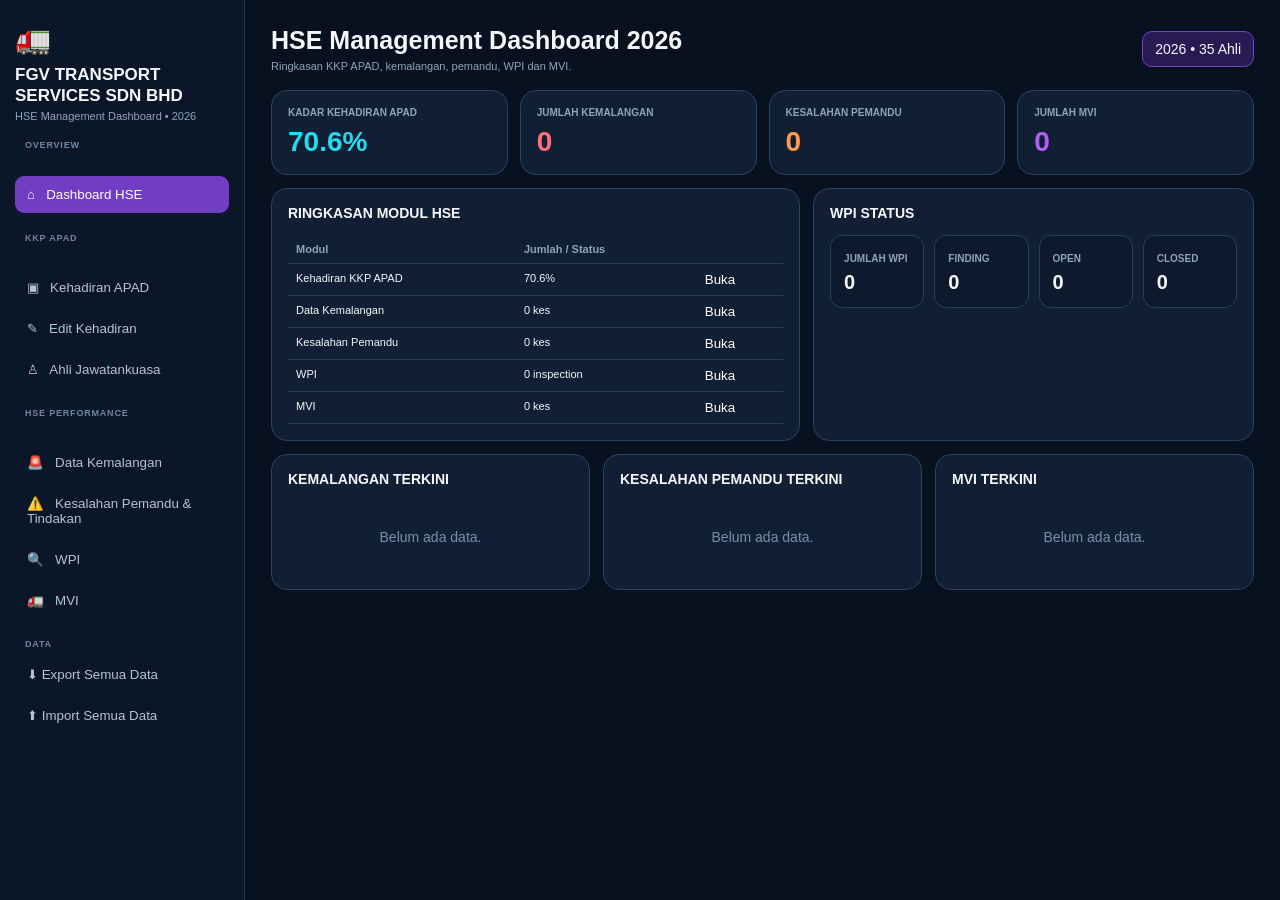
==== index.html @ e049a787 "Rename index.html.html to index.html" ====
<!doctype html>
<html lang="ms">
<head>
<meta charset="utf-8">
<meta name="viewport" content="width=device-width,initial-scale=1">
<title>HSE Management Dashboard 2026</title>
<style>
*{box-sizing:border-box}html{scroll-behavior:smooth}
body{margin:0;background:#07111f;color:#f5f7fb;font:14px Arial,Helvetica,sans-serif}
.app{display:flex;min-height:100vh}
aside{width:245px;background:#0b1729;border-right:1px solid #263b58;padding:22px 15px;position:sticky;top:0;height:100vh;overflow:auto}
.logo{font-size:29px}.brand{font-weight:800;font-size:17px;line-height:1.25;margin:8px 0 3px}.muted{color:#8ea3bd;font-size:11px}
nav{margin-top:24px}nav button,.side-action{width:100%;border:0;border-radius:9px;padding:11px 12px;text-align:left;background:transparent;color:#b5c3d5;cursor:pointer;margin:2px 0}
nav button:hover,nav button.active,.side-action:hover{background:#713dc2;color:#fff}
.group-title{color:#6f86a2;font-size:9px;font-weight:800;margin:18px 10px 5px;letter-spacing:.8px}
main{flex:1;padding:26px;max-width:1600px;min-width:0}
.top{display:flex;justify-content:space-between;gap:15px;align-items:center;margin-bottom:18px;flex-wrap:wrap}
h1{margin:0 0 5px;font-size:25px}h2{font-size:14px;margin:0 0 14px}h3{font-size:12px;margin:0 0 10px}
.badge{background:#281b53;border:1px solid #7046c9;padding:9px 12px;border-radius:10px}
.section{display:none}.section.active{display:block}
.kpis{display:grid;grid-template-columns:repeat(4,minmax(0,1fr));gap:12px}
.card{background:#111f34;border:1px solid #2a4262;border-radius:16px;padding:16px;min-width:0}
.label{font-size:10px;color:#8ea3bd;font-weight:700}.kpi{font-size:28px;font-weight:800;margin-top:8px}
.cyan{color:#25d9ef}.purple{color:#b35cf6}.green{color:#35d49a}.orange{color:#ff9a4a}.pink{color:#ef5ca8}.red{color:#ff6f7d}
.grid2{display:grid;grid-template-columns:1.2fr 1fr;gap:13px;margin-top:13px}
.grid3{display:grid;grid-template-columns:repeat(3,minmax(0,1fr));gap:13px;margin-top:13px}
table{width:100%;border-collapse:collapse;font-size:11px}th,td{padding:8px;border-bottom:1px solid #293d58;text-align:left;vertical-align:top}th{color:#8ea3bd;position:sticky;top:0;background:#111f34}
.btnlink{border:0;background:none;color:#fff;cursor:pointer;text-align:left;padding:0}.btnlink:hover{color:#25d9ef;text-decoration:underline}
.toolbar{display:flex;gap:8px;flex-wrap:wrap;margin:12px 0}.toolbar button,.primary,.secondary,.danger{border:1px solid #385272;color:#fff;padding:9px 12px;border-radius:8px;cursor:pointer;background:#213551}
.primary{background:#713dc2;border-color:#8d59dd}.danger{background:#6b2430;border-color:#9a394a}.secondary{background:#213551}
.table-wrap{overflow:auto;border:1px solid #2a4262;border-radius:12px;max-height:560px}
input,select,textarea{background:#0d1a2d;color:#fff;border:1px solid #385272;border-radius:7px;padding:8px;font:inherit;width:100%}
textarea{min-height:80px;resize:vertical}.form-grid{display:grid;grid-template-columns:repeat(3,minmax(0,1fr));gap:10px}.form-grid .wide{grid-column:span 2}.form-grid .full{grid-column:1/-1}
.note{padding:10px;background:#0d1a2d;border:1px solid #2a4262;border-radius:9px;color:#a9bad0;font-size:11px}
.pill{display:inline-block;padding:3px 8px;border-radius:999px;font-size:10px}.pill.green{background:#103e34;border:1px solid #287b61}.pill.orange{background:#4b3119;border:1px solid #875b2d}.pill.red{background:#4a1f29;border:1px solid #883647}.pill.blue{background:#16364e;border:1px solid #2b658c}
.bars{height:230px;display:flex;align-items:flex-end;gap:10px;border-bottom:1px solid #314761;padding:10px 5px 0}.bargrp{flex:1;height:100%;display:flex;align-items:flex-end;justify-content:center;gap:4px;position:relative}.bar{width:20px;border:0;border-radius:6px 6px 0 0;cursor:pointer}.bar:hover{filter:brightness(1.3);transform:translateY(-3px)}.bh{background:#25c8ec}.ba{background:#ed4897}.xl{position:absolute;bottom:-22px;color:#93a8c0;font-size:10px}.bv{position:absolute;bottom:-39px;color:#fff;font-size:10px}.legend{margin-top:42px;color:#8ea3bd;font-size:10px}
.detail{display:none;margin-top:13px}.detail.show{display:block}.detailbox{background:#0d1a2d;border:1px solid #315071;border-radius:14px;padding:16px}.close{float:right;background:#263b59;color:#fff;border:0;border-radius:7px;padding:6px 9px;cursor:pointer}
.status{color:#7ef2bf;font-size:10px;padding:9px}.empty{padding:28px;text-align:center;color:#7790ad}
.module-title{display:flex;justify-content:space-between;gap:10px;align-items:center;flex-wrap:wrap;margin-bottom:13px}
.mini-grid{display:grid;grid-template-columns:repeat(4,1fr);gap:10px}.mini{padding:13px;border-radius:12px;background:#0d1a2d;border:1px solid #263f5d}.mini strong{display:block;font-size:20px;margin-top:6px}
@media(max-width:1050px){aside{width:205px}.kpis,.mini-grid{grid-template-columns:repeat(2,1fr)}.grid2,.grid3{grid-template-columns:1fr}.form-grid{grid-template-columns:1fr 1fr}}
@media(max-width:700px){.app{display:block}aside{width:100%;height:auto;position:static}.kpis,.mini-grid,.form-grid{grid-template-columns:1fr}.form-grid .wide{grid-column:auto}main{padding:14px}}
</style>
</head>
<body>
<div class="app">
<aside>
<div class="logo">🚛</div>
<div class="brand">FGV TRANSPORT<br>SERVICES SDN BHD</div>
<div class="muted">HSE Management Dashboard • 2026</div>

<div class="group-title">OVERVIEW</div>
<nav>
<button class="active" data-section="home">⌂ &nbsp; Dashboard HSE</button>
</nav>

<div class="group-title">KKP APAD</div>
<nav>
<button data-section="attendance">▣ &nbsp; Kehadiran APAD</button>
<button data-section="attendance-edit">✎ &nbsp; Edit Kehadiran</button>
<button data-section="members">♙ &nbsp; Ahli Jawatankuasa</button>
</nav>

<div class="group-title">HSE PERFORMANCE</div>
<nav>
<button data-section="accident">🚨 &nbsp; Data Kemalangan</button>
<button data-section="driver">⚠️ &nbsp; Kesalahan Pemandu & Tindakan</button>
<button data-section="wpi">🔍 &nbsp; WPI</button>
<button data-section="mvi">🚛 &nbsp; MVI</button>
</nav>

<div class="group-title">DATA</div>
<button class="side-action" id="exportAll">⬇ Export Semua Data</button>
<button class="side-action" id="importAllBtn">⬆ Import Semua Data</button>
</aside>

<main>
<div class="top">
<div><h1 id="pageTitle">HSE Management Dashboard 2026</h1><div class="muted" id="pageSub">Ringkasan KKP APAD, kemalangan, pemandu, WPI dan MVI.</div></div>
<div class="badge" id="topBadge">2026</div>
</div>

<section class="section active" id="home">
<div class="kpis">
<div class="card"><div class="label">KADAR KEHADIRAN APAD</div><div class="kpi cyan" id="homeAttendance">0%</div></div>
<div class="card"><div class="label">JUMLAH KEMALANGAN</div><div class="kpi red" id="homeAccident">0</div></div>
<div class="card"><div class="label">KESALAHAN PEMANDU</div><div class="kpi orange" id="homeDriver">0</div></div>
<div class="card"><div class="label">JUMLAH MVI</div><div class="kpi purple" id="homeMVI">0</div></div>
</div>
<div class="grid2">
<div class="card"><h2>RINGKASAN MODUL HSE</h2><div id="homeModules"></div></div>
<div class="card"><h2>WPI STATUS</h2><div class="mini-grid">
<div class="mini"><span class="label">JUMLAH WPI</span><strong id="homeWPI">0</strong></div>
<div class="mini"><span class="label">FINDING</span><strong id="homeFinding">0</strong></div>
<div class="mini"><span class="label">OPEN</span><strong id="homeOpen">0</strong></div>
<div class="mini"><span class="label">CLOSED</span><strong id="homeClosed">0</strong></div>
</div></div>
</div>
<div class="grid3">
<div class="card"><h2>KEMALANGAN TERKINI</h2><div id="latestAccidents"></div></div>
<div class="card"><h2>KESALAHAN PEMANDU TERKINI</h2><div id="latestDriver"></div></div>
<div class="card"><h2>MVI TERKINI</h2><div id="latestMVI"></div></div>
</div>
</section>

<section class="section" id="attendance">
<div class="kpis">
<div class="card"><div class="label">JUMLAH AHLI</div><div class="kpi cyan" id="membersCount"></div></div>
<div class="card"><div class="label">PURATA KEHADIRAN</div><div class="kpi purple" id="avgAttendance"></div></div>
<div class="card"><div class="label">JUMLAH HADIR</div><div class="kpi green" id="presentCount"></div></div>
<div class="card"><div class="label">KADAR KESELURUHAN</div><div class="kpi orange" id="attendanceRate"></div></div>
</div>
<div class="grid2">
<div class="card"><h2>HADIR VS TIDAK HADIR • KLIK BAR</h2><div class="bars" id="bars"></div><div class="legend"><span style="color:#25c8ec">●</span> Hadir &nbsp; <span style="color:#ed4897">●</span> Tidak Hadir</div></div>
<div class="card"><h2>RINGKASAN MESYUARAT</h2><div id="meetingSummary"></div></div>
</div>
<div class="card" style="margin-top:13px"><h2>DETAIL MESYUARAT</h2><div id="meetingTable"></div></div>
</section>

<section class="section" id="attendance-edit">
<div class="card">
<div class="module-title"><div><h2>EDIT DATA KEHADIRAN</h2><div class="muted">Tambah ahli, tambah Bil mesyuarat dan kemas kini kehadiran.</div></div><div><button class="primary" id="addMeeting">＋ Tambah Bil Mesyuarat</button> <button class="primary" id="addMember">＋ Tambah Ahli</button></div></div>
<div class="toolbar"><button class="primary" id="saveAttendance">💾 Simpan</button><button class="secondary" id="resetAttendance">↺ Reset Data Asal</button><span class="status" id="attendanceStatus"></span></div>
<div class="table-wrap"><table id="attendanceEditTable"></table></div>
</div>
</section>

<section class="section" id="members"><div class="card"><h2>AHLI JAWATANKUASA</h2><div id="memberTable"></div></div></section>

<section class="section" id="accident">
<div class="module-title"><div><h2>DATA KEMALANGAN</h2><div class="muted">Daftar dan pantau semua kes kemalangan.</div></div><button class="primary" id="addAccident">＋ Tambah Kemalangan</button></div>
<div class="mini-grid">
<div class="mini"><span class="label">JUMLAH KES</span><strong id="accTotal">0</strong></div>
<div class="mini"><span class="label">OPEN</span><strong id="accOpen">0</strong></div>
<div class="mini"><span class="label">CLOSED</span><strong id="accClosed">0</strong></div>
<div class="mini"><span class="label">KEMALANGAN SERIUS</span><strong id="accSerious">0</strong></div>
</div>
<div class="card" style="margin-top:13px"><div class="table-wrap"><table id="accidentTable"></table></div></div>
</section>

<section class="section" id="driver">
<div class="module-title"><div><h2>KESALAHAN PEMANDU & TINDAKAN</h2><div class="muted">Rekod kesalahan, tindakan dan status penyelesaian.</div></div><button class="primary" id="addDriver">＋ Tambah Kesalahan</button></div>
<div class="mini-grid">
<div class="mini"><span class="label">JUMLAH KESALAHAN</span><strong id="drvTotal">0</strong></div>
<div class="mini"><span class="label">OPEN</span><strong id="drvOpen">0</strong></div>
<div class="mini"><span class="label">CLOSED</span><strong id="drvClosed">0</strong></div>
<div class="mini"><span class="label">TINDAKAN DIAMBIL</span><strong id="drvAction">0</strong></div>
</div>
<div class="card" style="margin-top:13px"><div class="table-wrap"><table id="driverTable"></table></div></div>
</section>

<section class="section" id="wpi">
<div class="module-title"><div><h2>WORKPLACE INSPECTION (WPI)</h2><div class="muted">Pemantauan inspection, finding dan closure.</div></div><button class="primary" id="addWPI">＋ Tambah WPI</button></div>
<div class="mini-grid">
<div class="mini"><span class="label">JUMLAH WPI</span><strong id="wpiTotal">0</strong></div>
<div class="mini"><span class="label">JUMLAH FINDING</span><strong id="wpiFinding">0</strong></div>
<div class="mini"><span class="label">OPEN FINDING</span><strong id="wpiOpen">0</strong></div>
<div class="mini"><span class="label">CLOSURE RATE</span><strong id="wpiRate">0%</strong></div>
</div>
<div class="card" style="margin-top:13px"><div class="table-wrap"><table id="wpiTable"></table></div></div>
</section>

<section class="section" id="mvi">
<div class="module-title"><div><h2>MOTOR VEHICLE INCIDENT (MVI)</h2><div class="muted">Pantau jumlah MVI, lokasi, kategori dan status kes.</div></div><button class="primary" id="addMVI">＋ Tambah MVI</button></div>
<div class="mini-grid">
<div class="mini"><span class="label">JUMLAH MVI</span><strong id="mviTotal">0</strong></div>
<div class="mini"><span class="label">OPEN</span><strong id="mviOpen">0</strong></div>
<div class="mini"><span class="label">CLOSED</span><strong id="mviClosed">0</strong></div>
<div class="mini"><span class="label">BULAN INI</span><strong id="mviMonth">0</strong></div>
</div>
<div class="card" style="margin-top:13px"><div class="table-wrap"><table id="mviTable"></table></div></div>
</section>

<div class="detail" id="detail"><div class="detailbox"><button class="close" id="closeDetail">Tutup</button><div id="detailTitle" style="color:#25d9ef;font-weight:800;font-size:16px"></div><div id="detailText" style="margin-top:9px"></div></div></div>
</main>
</div>

<input type="file" id="importAllFile" accept=".json" style="display:none">

<div id="modal" style="display:none;position:fixed;inset:0;background:#000b;z-index:20;align-items:center;justify-content:center;padding:20px">
<div style="width:min(760px,100%);max-height:90vh;overflow:auto;background:#111f34;border:1px solid #3b5577;border-radius:16px;padding:20px">
<div class="module-title"><h2 id="modalTitle">Tambah Data</h2><button class="secondary" id="modalClose">Tutup</button></div>
<form id="modalForm"><div class="form-grid" id="modalFields"></div><div class="toolbar" style="justify-content:flex-end"><button type="submit" class="primary">Simpan</button></div></form>
</div></div>

<script>
const APAD_INITIAL={"headers": ["No.", "Nama", "Bil 01 2026", "Bil 02 2026", "Bil 03 2026", "Bil 04 2026", "Bil 05 2026", "Bil 06 2026", "Bil 07 2026"], "rows": [["1", "Tn Hj Zainal bin Hj Ismail (Chief Operation Officer) – Pengerusi", "/", "/", null, null, null, null, null], ["2", "Khairon Shah Johari (Chief Operation Officer) – Pengerusi", "/", "/", "/", "/", "/", "/", "/"], ["3", "Hanafi Hj Mohd Wazir (Head, Corporate Services & Business Development) – Naib Pengerusi", "/", "/", "/", "/", "/", "/", "/"], ["4", "Shukri Mohd Hashim (Head, Busines Assurance) – Setiausaha", "/", "/", "/", "/", "/", "/", "/"], ["5", "Mohamad Zairullizam Mohamad Khairy (Executive HSE, OSH-C) – Pencatat Minit", "/", "/", "/", "/", "/", "/", "/"], ["6", "Mohd Shawal Bin Aman (HSE Supervisor, OSH-C / Pasir Gudang)", "/", "/", "/", "/", "/", "/", "/"], ["7", "Mohd Azwin Sundu (HSE Supervisor, OSH-C / Port Klang)", "/", "/", "/", "/", "/", "/", "/"], ["8", "Azizi Abdul Aziz (Regional Manager, East Coast)", "/", "/", "/", "/", "/", "/", "/"], ["9", "Mohd Hasalaam Mat Nasir (HSE Supervisor / OSH-C, Kuantan)", "/", "/", "/", "/", "/", "/", "/"], ["10", "Mohamad Faisal Bin Ismail (Head, Strategic Planning & Development)", "/", "/", "/", "/", "/", "/", "/"], ["11", "Norhayati Binti Hamdan (Executive Human Resource & Training)", "/", "/", "/", "/", "/", "/", "/"], ["12", "Muhammad Zaherul Adli Bin Zulkifle (Executive, Technical / Sahabat)", "/", "/", "/", "/", "/", "/", "/"], ["13", "Mohd Rahmat bin Musa (HSE Supervisor, OSH-C / Sahabat)", "/", "/", "/", "/", "/", "/", "/"], ["14", "Mohd Taufik Bin Taullah Amri (Executive, Loss Prevention & Security)", "/", "/", "/", "/", "/", "/", "/"], ["15", "Mohd Hanafee Ismail (Lead, Cargo & Side Curtain)", "/", "/", "/", "/", "/", "/", "/"], ["16", "Amirul Bin Mohd Said (Regional Manager East, Sahabat)", "/", "/", "/", "/", "/", "/", "/"], ["17", "Syahmi Ahmad Ramly (Regional Manager, Pasir Gudang)", "/", "/", "/", "/", "/", "/", "/"], ["18", "Norhafida Mohd Hamdan (HSE, Clerk / HQ)", "/", "/", "/", "/", "/", "/", "/"], ["19", "Fatimah Azleena Mohamad (Head, Distribution Centre Services (DCS))", null, "/", "/", "/", "/", "/", "/"], ["20", "Hazif Hazizi (Lead, Last Mile)", null, "/", "/", "/", "/", "/", "/"], ["21", "Shafirah Binti Kamaluddin (Penyelia HSE, Last Mile)", null, null, null, null, "/", "/", "/"], ["22", "Anizan Bin Wan Ramli (Anizan Bin Wan Ramli)", null, "/", "/", "/", "/", "/", "/"], ["23", "Muhammad Nur Alif Bin Mohd Asri (Executive, Technical / HQ)", null, null, null, null, null, null, "/"], ["24", "Muhammad Amirul Hafiz Bin Mohd Asnawi (Executive, Technical / Pasir Gudang)", null, null, null, null, null, null, "/"], ["25", "Ruhaizan Abd Razak (Executive, Procurement / HQ)", null, "/", "/", "/", "/", "/", "/"], ["26", "Mohd Ridzwan Bin Talib (Executive, MIS / HQ)", "/", "/", null, null, null, "/", "/"], ["27", "Nurul Hidayah Binti Hashim (Head of Procurement)", null, null, null, null, null, null, "/"], ["28", "Muhammad Nur Iznei bin Hashim (Regional Manager, Port Klang)", null, null, null, null, null, null, "/"], ["29", "Mohd Tarmizi bin Mohd Fuad (Lead, Corporate Affairs & Liaison)", null, null, null, null, null, null, "/"], ["30", "Mohd Fadhir Mohd Zubil (HSE Supervisor / OSH-C, Shah Alam)", "/", "/", null, null, null, null, null], ["31", "Hanin Nazhifah Bt Syahjidan (Executive, Standard & Compliance)", "/", "/", null, null, null, null, null], ["32", "Shiva Manikam (Regional Manager, Pasir Gudang)", "/", "/", null, null, null, null, null], ["33", "Mohammad Ikmal Saufie Bin Abd Shukor (Executive, Management Information System)", null, "/", "/", "/", "/", null, null], ["34", "Noraida Mahmud (Lead, Standard & Compliance, & Contract Management)", null, "/", "/", "/", null, null, null], ["35", "Mifzal Aluddin Bin Baharudin", null, null, null, "/", "/", "/", null]]};
const STORE_KEY="fgv_hse_dashboard_2026_v1";
let data={apad:JSON.parse(JSON.stringify(APAD_INITIAL)),accidents:[],driverOffences:[],wpi:[],mvi:[]};
try{const saved=localStorage.getItem(STORE_KEY);if(saved){const x=JSON.parse(saved);data={...data,...x}}}catch(e){}
const $=id=>document.getElementById(id);
const esc=s=>String(s??"").replace(/[&<>"']/g,m=>({"&":"&amp;","<":"&lt;",">":"&gt;",'"':"&quot;","'":"&#39;"}[m]));
function persist(){try{localStorage.setItem(STORE_KEY,JSON.stringify(data))}catch(e){}}
function meetings(){return data.apad.headers.slice(2)}
function meetingStats(){return meetings().map((name,j)=>{const p=data.apad.rows.filter(r=>r[j+2]==="/").length;return{name,present:p,absent:data.apad.rows.length-p,pct:data.apad.rows.length?p/data.apad.rows.length:0,col:j+2}})}
function pill(status){const s=(status||"").toLowerCase();let c=s.includes("close")||s.includes("selesai")?"green":s.includes("open")||s.includes("belum")?"red":"orange";return `<span class="pill ${c}">${esc(status||"-")}</span>`}
function showDetail(title,html){$("detailTitle").textContent=title;$("detailText").innerHTML=html;$("detail").classList.add("show");$("detail").scrollIntoView({behavior:"smooth",block:"nearest"})}
$("closeDetail").onclick=()=>$("detail").classList.remove("show");

function switchSection(id){
 document.querySelectorAll(".section").forEach(s=>s.classList.toggle("active",s.id===id));
 document.querySelectorAll("nav button").forEach(b=>b.classList.toggle("active",b.dataset.section===id));
 const labels={home:["HSE Management Dashboard 2026","Ringkasan KKP APAD, kemalangan, pemandu, WPI dan MVI."],attendance:["Kehadiran KKP APAD 2026","Analisis kehadiran mengikut Bil mesyuarat."],"attendance-edit":["Edit Kehadiran APAD","Tambah Bil, ahli dan status kehadiran."],members:["Ahli Jawatankuasa KKP APAD","Rekod kehadiran setiap ahli."],accident:["Data Kemalangan","Daftar, pantau dan semak status kes kemalangan."],driver:["Kesalahan Pemandu & Tindakan","Pantau kesalahan dan tindakan susulan."],wpi:["Workplace Inspection (WPI)","Pemantauan finding dan closure."],mvi:["Motor Vehicle Incident (MVI)","Pemantauan MVI 2026."]};
 $("pageTitle").textContent=labels[id][0];$("pageSub").textContent=labels[id][1];window.scrollTo({top:0,behavior:"smooth"})
}
document.querySelectorAll("nav button").forEach(b=>b.onclick=()=>switchSection(b.dataset.section));

function renderAPAD(){
 const ms=meetingStats(),n=data.apad.rows.length,total=ms.reduce((a,x)=>a+x.present,0),opp=n*ms.length,rate=opp?total/opp:0,avg=ms.length?ms.reduce((a,x)=>a+x.pct,0)/ms.length:0;
 $("membersCount").textContent=n;$("avgAttendance").textContent=(avg*100).toFixed(1)+"%";$("presentCount").textContent=total;$("attendanceRate").textContent=(rate*100).toFixed(1)+"%";
 $("bars").innerHTML=ms.map((m,i)=>`<div class="bargrp"><button class="bar bh" style="height:${Math.max(8,m.present*6.5)}px" data-meet="${i}"></button><button class="bar ba" style="height:${Math.max(8,m.absent*6.5)}px" data-meet="${i}"></button><span class="xl">${esc(m.name.replace(" 2026",""))}</span><span class="bv">${m.present}/${m.absent}</span></div>`).join("");
 document.querySelectorAll("[data-meet]").forEach(b=>b.onclick=()=>meetingDetail(ms[+b.dataset.meet]));
 $("meetingSummary").innerHTML=ms.map((m,i)=>`<button class="btnlink" style="display:block;width:100%;padding:9px 0;border-bottom:1px solid #293d58" data-meet-summary="${i}"><b>${esc(m.name)}</b><span style="float:right;color:#25d9ef">${m.present}/${n} • ${(m.pct*100).toFixed(1)}%</span></button>`).join("");
 document.querySelectorAll("[data-meet-summary]").forEach(b=>b.onclick=()=>meetingDetail(ms[+b.dataset.meetSummary]));
 $("meetingTable").innerHTML=`<table><tr><th>Bil</th><th>Hadir</th><th>Tidak Hadir</th><th>%</th></tr>${ms.map((m,i)=>`<tr><td><button class="btnlink" data-meet-table="${i}">${esc(m.name)}</button></td><td>${m.present}</td><td>${m.absent}</td><td>${(m.pct*100).toFixed(1)}%</td></tr>`).join("")}</table>`;
 document.querySelectorAll("[data-meet-table]").forEach(b=>b.onclick=()=>meetingDetail(ms[+b.dataset.meetTable]));
 renderAttendanceEdit();renderMembers();
 return {rate,total,opp,n,ms};
}
function meetingDetail(m){
 const hadir=data.apad.rows.filter(r=>r[m.col]==="/"),tidak=data.apad.rows.filter(r=>r[m.col]!=="/");
 const h=hadir.map((r,i)=>`<div style="padding:6px 0;border-bottom:1px solid #293d58">${i+1}. ${esc(r[1])}</div>`).join("")||"Tiada";
 const t=tidak.map((r,i)=>`<div style="padding:6px 0;border-bottom:1px solid #293d58">${i+1}. ${esc(r[1])}</div>`).join("")||"Tiada";
 showDetail(m.name,`<p><b>${m.present}</b> hadir • <b>${m.absent}</b> tidak hadir • <b>${(m.pct*100).toFixed(1)}%</b></p><div class="grid2"><div><h3 style="color:#35d49a">SENARAI HADIR (${hadir.length})</h3>${h}</div><div><h3 style="color:#ef5ca8">SENARAI TIDAK HADIR (${tidak.length})</h3>${t}</div></div>`)
}
function renderAttendanceEdit(){
 let h=`<tr><th>No.</th><th style="min-width:340px">Nama</th>${meetings().map(x=>`<th>${esc(x)}</th>`).join("")}</tr>`;
 data.apad.rows.forEach((r,i)=>{h+=`<tr><td>${i+1}</td><td><input class="apad-name" data-r="${i}" value="${esc(r[1])}"></td>${meetings().map((_,j)=>`<td><select class="apad-att" data-r="${i}" data-c="${j+2}"><option value="">Tidak Hadir</option><option value="/" ${r[j+2]==="/"?"selected":""}>Hadir</option></select></td>`).join("")}</tr>`});
 $("attendanceEditTable").innerHTML=h
}
function renderMembers(){
 $("memberTable").innerHTML=`<table><tr><th>No.</th><th>Nama</th><th>Hadir</th><th>%</th></tr>${data.apad.rows.map((r,i)=>{let a=meetings().filter((_,j)=>r[j+2]==="/").length;return`<tr><td>${i+1}</td><td><button class="btnlink member-btn" data-i="${i}">${esc(r[1])}</button></td><td>${a}/${meetings().length}</td><td>${meetings().length?(a/meetings().length*100).toFixed(1):0}%</td></tr>`}).join("")}</table>`;
 document.querySelectorAll(".member-btn").forEach(b=>b.onclick=()=>{let r=data.apad.rows[+b.dataset.i];showDetail(r[1],meetings().map((m,j)=>`${esc(m)}: <b>${r[j+2]==="/"?"Hadir":"Tidak Hadir"}</b>`).join("<br>"))})
}
$("saveAttendance").onclick=()=>{document.querySelectorAll(".apad-name").forEach(x=>data.apad.rows[+x.dataset.r][1]=x.value.trim());document.querySelectorAll(".apad-att").forEach(x=>data.apad.rows[+x.dataset.r][+x.dataset.c]=x.value);persist();renderAll();$("attendanceStatus").textContent="Disimpan ✓";setTimeout(()=>$("attendanceStatus").textContent="",1500)};
$("resetAttendance").onclick=()=>{if(confirm("Reset data APAD kepada data asal?")){data.apad=JSON.parse(JSON.stringify(APAD_INITIAL));persist();renderAll()}};

function addSimpleAPAD(type){
 const v=prompt(type==="meeting"?"Nama Bil mesyuarat, contoh: Bil 08 2026":"Nama ahli");
 if(!v)return;if(type==="meeting"){data.apad.headers.push(v);data.apad.rows.forEach(r=>r.push(null))}else{data.apad.rows.push([String(data.apad.rows.length+1),v,...meetings().map(()=>null)])}persist();renderAll()
}
$("addMeeting").onclick=()=>addSimpleAPAD("meeting");$("addMember").onclick=()=>addSimpleAPAD("member");

const schemas={
accident:[
["date","Tarikh","date"],["location","Lokasi","text"],["depot","Depot / Wilayah","text"],["vehicle","No. Kenderaan","text"],["type","Jenis Kemalangan","text"],["severity","Tahap","select",["Minor","Serious","Fatal"]],["cause","Punca / Ringkasan","textarea"],["status","Status","select",["Open","Closed"]],["action","Tindakan Susulan","textarea"]],
driver:[
["date","Tarikh","date"],["driver","Nama Pemandu","text"],["depot","Depot","text"],["vehicle","No. Kenderaan","text"],["offence","Jenis Kesalahan","select",["Speed Violation","Tidak Memakai Seat Belt","Penggunaan Telefon","OVR Tampering","Blackout Hours","Fatigue / Rest Hours","Lain-lain"]],["detail","Butiran Kesalahan","textarea"],["action","Tindakan / Consequence Management","textarea"],["status","Status","select",["Open","Closed"]]],
wpi:[
["date","Tarikh Inspection","date"],["site","Depot / Lokasi","text"],["inspector","Pemeriksa","text"],["scope","Skop Inspection","text"],["findings","Jumlah Finding","number"],["closed","Finding Closed","number"],["action","Tindakan / Catatan","textarea"],["status","Status","select",["Open","Closed"]]],
mvi:[
["date","Tarikh","date"],["depot","Depot / Wilayah","text"],["vehicle","No. Kenderaan","text"],["location","Lokasi","text"],["category","Kategori MVI","text"],["description","Ringkasan Insiden","textarea"],["status","Status","select",["Open","Closed"]],["action","Tindakan Susulan","textarea"]]
};
let modalMode="", editIndex=null;
function openModal(mode,index=null){
 modalMode=mode;editIndex=index;$("modal").style.display="flex";
 const titles={accident:"Data Kemalangan",driver:"Kesalahan Pemandu & Tindakan",wpi:"Workplace Inspection (WPI)",mvi:"Motor Vehicle Incident (MVI)"};
 $("modalTitle").textContent=(index===null?"Tambah ":"Edit ")+titles[mode];
 const collection=mode==="accident"?data.accidents:mode==="driver"?data.driverOffences:data[mode];
 const rec=index===null?{}:collection[index];
 $("modalFields").innerHTML=schemas[mode].map(f=>{const [key,label,type,opts]=f,val=rec[key]??"";if(type==="select")return`<label><span class="muted">${label}</span><select name="${key}">${opts.map(o=>`<option ${o===val?"selected":""}>${o}</option>`).join("")}</select></label>`;if(type==="textarea")return`<label class="wide"><span class="muted">${label}</span><textarea name="${key}">${esc(val)}</textarea></label>`;return`<label><span class="muted">${label}</span><input name="${key}" type="${type}" value="${esc(val)}"></label>`}).join("")
}
$("modalClose").onclick=()=>$("modal").style.display="none";
$("modalForm").onsubmit=e=>{e.preventDefault();const fd=new FormData(e.target),rec={};schemas[modalMode].forEach(f=>rec[f[0]]=fd.get(f[0])||"");const arr=modalMode==="accident"?data.accidents:modalMode==="driver"?data.driverOffences:data[modalMode];if(editIndex===null)arr.push(rec);else arr[editIndex]=rec;$("modal").style.display="none";persist();renderAll()};
$("addAccident").onclick=()=>openModal("accident");$("addDriver").onclick=()=>openModal("driver");$("addWPI").onclick=()=>openModal("wpi");$("addMVI").onclick=()=>openModal("mvi");

function actionButtons(mode,i){return`<button class="btnlink edit-record" data-mode="${mode}" data-i="${i}">Edit</button> &nbsp; <button class="btnlink delete-record" style="color:#ff7585" data-mode="${mode}" data-i="${i}">Padam</button>`}
function bindRecordButtons(){document.querySelectorAll(".edit-record").forEach(b=>b.onclick=()=>openModal(b.dataset.mode,+b.dataset.i));document.querySelectorAll(".delete-record").forEach(b=>b.onclick=()=>{if(!confirm("Padam rekod ini?"))return;const arr=b.dataset.mode==="accident"?data.accidents:b.dataset.mode==="driver"?data.driverOffences:data[b.dataset.mode];arr.splice(+b.dataset.i,1);persist();renderAll()})}

function renderAccidents(){
 const a=data.accidents;$("accTotal").textContent=a.length;$("accOpen").textContent=a.filter(x=>x.status==="Open").length;$("accClosed").textContent=a.filter(x=>x.status==="Closed").length;$("accSerious").textContent=a.filter(x=>x.severity==="Serious"||x.severity==="Fatal").length;
 $("accidentTable").innerHTML=a.length?`<tr><th>Tarikh</th><th>Depot</th><th>Kenderaan</th><th>Lokasi</th><th>Jenis</th><th>Tahap</th><th>Status</th><th>Tindakan</th></tr>${a.map((x,i)=>`<tr><td>${esc(x.date)}</td><td>${esc(x.depot)}</td><td>${esc(x.vehicle)}</td><td>${esc(x.location)}</td><td><button class="btnlink" onclick="showDetail('Kemalangan', '${esc((x.cause||"").replace(/'/g,"&#39;"))}')">${esc(x.type)}</button></td><td>${pill(x.severity)}</td><td>${pill(x.status)}</td><td>${actionButtons("accident",i)}</td></tr>`).join("")}`:`<tr><td class="empty">Belum ada data kemalangan. Klik “Tambah Kemalangan”.</td></tr>`
}
function renderDriver(){
 const a=data.driverOffences;$("drvTotal").textContent=a.length;$("drvOpen").textContent=a.filter(x=>x.status==="Open").length;$("drvClosed").textContent=a.filter(x=>x.status==="Closed").length;$("drvAction").textContent=a.filter(x=>(x.action||"").trim()).length;
 $("driverTable").innerHTML=a.length?`<tr><th>Tarikh</th><th>Pemandu</th><th>Depot</th><th>Kenderaan</th><th>Kesalahan</th><th>Tindakan</th><th>Status</th><th></th></tr>${a.map((x,i)=>`<tr><td>${esc(x.date)}</td><td>${esc(x.driver)}</td><td>${esc(x.depot)}</td><td>${esc(x.vehicle)}</td><td>${esc(x.offence)}</td><td>${esc(x.action)}</td><td>${pill(x.status)}</td><td>${actionButtons("driver",i)}</td></tr>`).join("")}`:`<tr><td class="empty">Belum ada data kesalahan pemandu.</td></tr>`
}
function renderWPI(){
 const a=data.wpi,totalF=a.reduce((s,x)=>s+(+x.findings||0),0),closed=a.reduce((s,x)=>s+(+x.closed||0),0),open=Math.max(0,totalF-closed);$("wpiTotal").textContent=a.length;$("wpiFinding").textContent=totalF;$("wpiOpen").textContent=open;$("wpiRate").textContent=totalF?((closed/totalF)*100).toFixed(1)+"%":"0%";
 $("wpiTable").innerHTML=a.length?`<tr><th>Tarikh</th><th>Lokasi</th><th>Pemeriksa</th><th>Skop</th><th>Finding</th><th>Closed</th><th>Closure %</th><th>Status</th><th></th></tr>${a.map((x,i)=>{const f=+x.findings||0,c=+x.closed||0;return`<tr><td>${esc(x.date)}</td><td>${esc(x.site)}</td><td>${esc(x.inspector)}</td><td>${esc(x.scope)}</td><td>${f}</td><td>${c}</td><td>${f?((c/f)*100).toFixed(1):0}%</td><td>${pill(x.status)}</td><td>${actionButtons("wpi",i)}</td></tr>`}).join("")}`:`<tr><td class="empty">Belum ada data WPI.</td></tr>`
 return {totalF,closed,open}
}
function renderMVI(){
 const a=data.mvi;$("mviTotal").textContent=a.length;$("mviOpen").textContent=a.filter(x=>x.status==="Open").length;$("mviClosed").textContent=a.filter(x=>x.status==="Closed").length;const now=new Date(),ym=now.toISOString().slice(0,7);$("mviMonth").textContent=a.filter(x=>(x.date||"").slice(0,7)===ym).length;
 $("mviTable").innerHTML=a.length?`<tr><th>Tarikh</th><th>Depot</th><th>Kenderaan</th><th>Lokasi</th><th>Kategori</th><th>Status</th><th>Tindakan</th><th></th></tr>${a.map((x,i)=>`<tr><td>${esc(x.date)}</td><td>${esc(x.depot)}</td><td>${esc(x.vehicle)}</td><td>${esc(x.location)}</td><td>${esc(x.category)}</td><td>${pill(x.status)}</td><td>${esc(x.action)}</td><td>${actionButtons("mvi",i)}</td></tr>`).join("")}`:`<tr><td class="empty">Belum ada data MVI.</td></tr>`
}
function renderHome(apad,wpi){
 $("homeAttendance").textContent=(apad.rate*100).toFixed(1)+"%";$("homeAccident").textContent=data.accidents.length;$("homeDriver").textContent=data.driverOffences.length;$("homeMVI").textContent=data.mvi.length;$("homeWPI").textContent=data.wpi.length;$("homeFinding").textContent=wpi.totalF;$("homeOpen").textContent=wpi.open;$("homeClosed").textContent=wpi.closed;
 $("homeModules").innerHTML=`<table><tr><th>Modul</th><th>Jumlah / Status</th><th></th></tr><tr><td>Kehadiran KKP APAD</td><td>${(apad.rate*100).toFixed(1)}%</td><td><button class="btnlink jump" data-go="attendance">Buka</button></td></tr><tr><td>Data Kemalangan</td><td>${data.accidents.length} kes</td><td><button class="btnlink jump" data-go="accident">Buka</button></td></tr><tr><td>Kesalahan Pemandu</td><td>${data.driverOffences.length} kes</td><td><button class="btnlink jump" data-go="driver">Buka</button></td></tr><tr><td>WPI</td><td>${data.wpi.length} inspection</td><td><button class="btnlink jump" data-go="wpi">Buka</button></td></tr><tr><td>MVI</td><td>${data.mvi.length} kes</td><td><button class="btnlink jump" data-go="mvi">Buka</button></td></tr></table>`;
 document.querySelectorAll(".jump").forEach(b=>b.onclick=()=>switchSection(b.dataset.go));
 const recent=(arr,renderer)=>arr.slice(-4).reverse().map(renderer).join("")||`<div class="empty">Belum ada data.</div>`;
 $("latestAccidents").innerHTML=recent(data.accidents,x=>`<div style="padding:8px 0;border-bottom:1px solid #293d58"><b>${esc(x.date||"-")}</b> • ${esc(x.depot||"-")}<br><span class="muted">${esc(x.type||"-")} • ${esc(x.vehicle||"-")}</span></div>`);
 $("latestDriver").innerHTML=recent(data.driverOffences,x=>`<div style="padding:8px 0;border-bottom:1px solid #293d58"><b>${esc(x.driver||"-")}</b><br><span class="muted">${esc(x.offence||"-")} • ${esc(x.depot||"-")}</span></div>`);
 $("latestMVI").innerHTML=recent(data.mvi,x=>`<div style="padding:8px 0;border-bottom:1px solid #293d58"><b>${esc(x.date||"-")}</b> • ${esc(x.depot||"-")}<br><span class="muted">${esc(x.category||"-")} • ${esc(x.vehicle||"-")}</span></div>`)
}
function renderAll(){const apad=renderAPAD();renderAccidents();renderDriver();const wpi=renderWPI();renderMVI();bindRecordButtons();renderHome(apad,wpi);$("topBadge").textContent="2026 • "+data.apad.rows.length+" Ahli"}
renderAll();

$("exportAll").onclick=()=>{const a=document.createElement("a");a.href=URL.createObjectURL(new Blob([JSON.stringify(data,null,2)],{type:"application/json"}));a.download="FGV_HSE_Dashboard_2026_Data.json";a.click();URL.revokeObjectURL(a.href)};
$("importAllBtn").onclick=()=>$("importAllFile").click();
$("importAllFile").onchange=e=>{const f=e.target.files[0];if(!f)return;const rd=new FileReader();rd.onload=()=>{try{const x=JSON.parse(rd.result);data={...data,...x};persist();renderAll();alert("Data berjaya diimport.")}catch(err){alert("Fail JSON tidak sah.")}};rd.readAsText(f)};
</script>
</body></html>
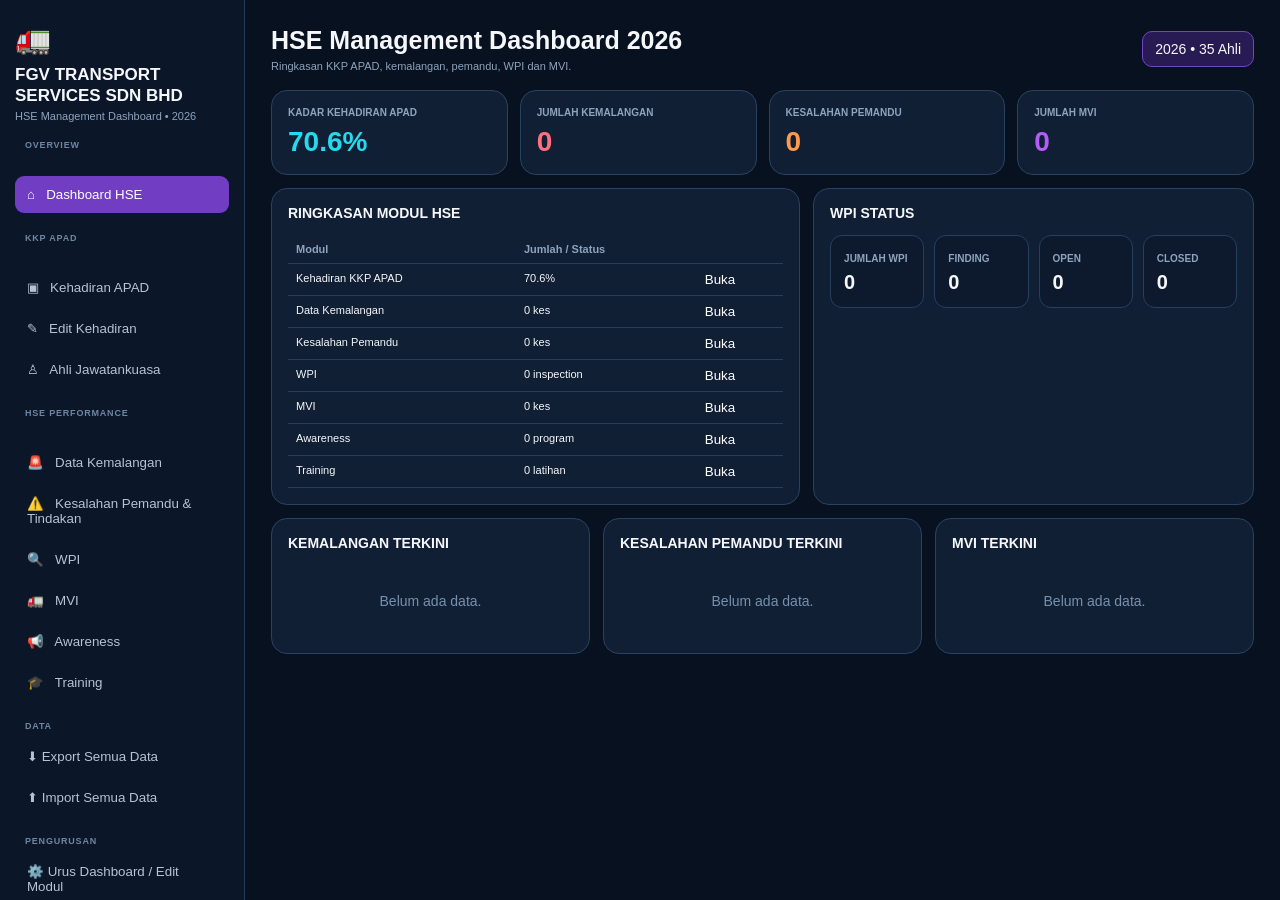
==== commit 6cedbadd: "Rename HSE_Management_Dashboard_2026_v2.html to index.html" ====
--- a/index.html
+++ b/index.html
@@ -67,11 +67,15 @@
 <button data-section="driver">⚠️ &nbsp; Kesalahan Pemandu & Tindakan</button>
 <button data-section="wpi">🔍 &nbsp; WPI</button>
 <button data-section="mvi">🚛 &nbsp; MVI</button>
+<button data-section="awareness">📢 &nbsp; Awareness</button>
+<button data-section="training">🎓 &nbsp; Training</button>
 </nav>
 
 <div class="group-title">DATA</div>
 <button class="side-action" id="exportAll">⬇ Export Semua Data</button>
 <button class="side-action" id="importAllBtn">⬆ Import Semua Data</button>
+<div class="group-title">PENGURUSAN</div>
+<button class="side-action" data-section="manage">⚙️ Urus Dashboard / Edit Modul</button>
 </aside>
 
 <main>
@@ -171,6 +175,10 @@
 <div class="card" style="margin-top:13px"><div class="table-wrap"><table id="mviTable"></table></div></div>
 </section>
 
+
+<section class="section" id="awareness"><div class="module-title"><div><h2>📢 AWARENESS</h2><div class="muted">Rekod program kesedaran HSE, hebahan, poster dan toolbox.</div></div><button class="primary" id="addAwareness">＋ Tambah Awareness</button></div><div class="mini-grid"><div class="mini"><span class="label">JUMLAH PROGRAM</span><strong id="awareTotal">0</strong></div><div class="mini"><span class="label">SELESAI</span><strong id="awareDone">0</strong></div><div class="mini"><span class="label">DALAM PERANCANGAN</span><strong id="awarePlan">0</strong></div><div class="mini"><span class="label">JUMLAH SASARAN/PESERTA</span><strong id="awarePeople">0</strong></div></div><div class="card" style="margin-top:13px"><div class="table-wrap"><table id="awarenessTable"></table></div></div></section>
+<section class="section" id="training"><div class="module-title"><div><h2>🎓 TRAINING</h2><div class="muted">Rekod latihan HSE, peserta, provider dan status sijil.</div></div><button class="primary" id="addTraining">＋ Tambah Training</button></div><div class="mini-grid"><div class="mini"><span class="label">JUMLAH LATIHAN</span><strong id="trainTotal">0</strong></div><div class="mini"><span class="label">SELESAI</span><strong id="trainDone">0</strong></div><div class="mini"><span class="label">DIRANCANG</span><strong id="trainPlan">0</strong></div><div class="mini"><span class="label">JUMLAH PESERTA</span><strong id="trainPeople">0</strong></div></div><div class="card" style="margin-top:13px"><div class="table-wrap"><table id="trainingTable"></table></div></div></section>
+<section class="section" id="manage"><div class="module-title"><div><h2>⚙️ URUS DASHBOARD / EDIT MODUL</h2><div class="muted">Tambah menu/modul rujukan sendiri pada sidebar.</div></div><button class="primary" id="addCustomModule">＋ Tambah Modul</button></div><div class="card"><p class="muted">Modul utama dilindungi. Modul tambahan yang anda cipta boleh dinamakan semula atau dipadam.</p><div id="customModuleList"></div></div></section>
 <div class="detail" id="detail"><div class="detailbox"><button class="close" id="closeDetail">Tutup</button><div id="detailTitle" style="color:#25d9ef;font-weight:800;font-size:16px"></div><div id="detailText" style="margin-top:9px"></div></div></div>
 </main>
 </div>
@@ -186,7 +194,7 @@
 <script>
 const APAD_INITIAL={"headers": ["No.", "Nama", "Bil 01 2026", "Bil 02 2026", "Bil 03 2026", "Bil 04 2026", "Bil 05 2026", "Bil 06 2026", "Bil 07 2026"], "rows": [["1", "Tn Hj Zainal bin Hj Ismail (Chief Operation Officer) – Pengerusi", "/", "/", null, null, null, null, null], ["2", "Khairon Shah Johari (Chief Operation Officer) – Pengerusi", "/", "/", "/", "/", "/", "/", "/"], ["3", "Hanafi Hj Mohd Wazir (Head, Corporate Services & Business Development) – Naib Pengerusi", "/", "/", "/", "/", "/", "/", "/"], ["4", "Shukri Mohd Hashim (Head, Busines Assurance) – Setiausaha", "/", "/", "/", "/", "/", "/", "/"], ["5", "Mohamad Zairullizam Mohamad Khairy (Executive HSE, OSH-C) – Pencatat Minit", "/", "/", "/", "/", "/", "/", "/"], ["6", "Mohd Shawal Bin Aman (HSE Supervisor, OSH-C / Pasir Gudang)", "/", "/", "/", "/", "/", "/", "/"], ["7", "Mohd Azwin Sundu (HSE Supervisor, OSH-C / Port Klang)", "/", "/", "/", "/", "/", "/", "/"], ["8", "Azizi Abdul Aziz (Regional Manager, East Coast)", "/", "/", "/", "/", "/", "/", "/"], ["9", "Mohd Hasalaam Mat Nasir (HSE Supervisor / OSH-C, Kuantan)", "/", "/", "/", "/", "/", "/", "/"], ["10", "Mohamad Faisal Bin Ismail (Head, Strategic Planning & Development)", "/", "/", "/", "/", "/", "/", "/"], ["11", "Norhayati Binti Hamdan (Executive Human Resource & Training)", "/", "/", "/", "/", "/", "/", "/"], ["12", "Muhammad Zaherul Adli Bin Zulkifle (Executive, Technical / Sahabat)", "/", "/", "/", "/", "/", "/", "/"], ["13", "Mohd Rahmat bin Musa (HSE Supervisor, OSH-C / Sahabat)", "/", "/", "/", "/", "/", "/", "/"], ["14", "Mohd Taufik Bin Taullah Amri (Executive, Loss Prevention & Security)", "/", "/", "/", "/", "/", "/", "/"], ["15", "Mohd Hanafee Ismail (Lead, Cargo & Side Curtain)", "/", "/", "/", "/", "/", "/", "/"], ["16", "Amirul Bin Mohd Said (Regional Manager East, Sahabat)", "/", "/", "/", "/", "/", "/", "/"], ["17", "Syahmi Ahmad Ramly (Regional Manager, Pasir Gudang)", "/", "/", "/", "/", "/", "/", "/"], ["18", "Norhafida Mohd Hamdan (HSE, Clerk / HQ)", "/", "/", "/", "/", "/", "/", "/"], ["19", "Fatimah Azleena Mohamad (Head, Distribution Centre Services (DCS))", null, "/", "/", "/", "/", "/", "/"], ["20", "Hazif Hazizi (Lead, Last Mile)", null, "/", "/", "/", "/", "/", "/"], ["21", "Shafirah Binti Kamaluddin (Penyelia HSE, Last Mile)", null, null, null, null, "/", "/", "/"], ["22", "Anizan Bin Wan Ramli (Anizan Bin Wan Ramli)", null, "/", "/", "/", "/", "/", "/"], ["23", "Muhammad Nur Alif Bin Mohd Asri (Executive, Technical / HQ)", null, null, null, null, null, null, "/"], ["24", "Muhammad Amirul Hafiz Bin Mohd Asnawi (Executive, Technical / Pasir Gudang)", null, null, null, null, null, null, "/"], ["25", "Ruhaizan Abd Razak (Executive, Procurement / HQ)", null, "/", "/", "/", "/", "/", "/"], ["26", "Mohd Ridzwan Bin Talib (Executive, MIS / HQ)", "/", "/", null, null, null, "/", "/"], ["27", "Nurul Hidayah Binti Hashim (Head of Procurement)", null, null, null, null, null, null, "/"], ["28", "Muhammad Nur Iznei bin Hashim (Regional Manager, Port Klang)", null, null, null, null, null, null, "/"], ["29", "Mohd Tarmizi bin Mohd Fuad (Lead, Corporate Affairs & Liaison)", null, null, null, null, null, null, "/"], ["30", "Mohd Fadhir Mohd Zubil (HSE Supervisor / OSH-C, Shah Alam)", "/", "/", null, null, null, null, null], ["31", "Hanin Nazhifah Bt Syahjidan (Executive, Standard & Compliance)", "/", "/", null, null, null, null, null], ["32", "Shiva Manikam (Regional Manager, Pasir Gudang)", "/", "/", null, null, null, null, null], ["33", "Mohammad Ikmal Saufie Bin Abd Shukor (Executive, Management Information System)", null, "/", "/", "/", "/", null, null], ["34", "Noraida Mahmud (Lead, Standard & Compliance, & Contract Management)", null, "/", "/", "/", null, null, null], ["35", "Mifzal Aluddin Bin Baharudin", null, null, null, "/", "/", "/", null]]};
 const STORE_KEY="fgv_hse_dashboard_2026_v1";
-let data={apad:JSON.parse(JSON.stringify(APAD_INITIAL)),accidents:[],driverOffences:[],wpi:[],mvi:[]};
+let data={apad:JSON.parse(JSON.stringify(APAD_INITIAL)),accidents:[],driverOffences:[],wpi:[],mvi:[],awareness:[],training:[],customModules:[]};
 try{const saved=localStorage.getItem(STORE_KEY);if(saved){const x=JSON.parse(saved);data={...data,...x}}}catch(e){}
 const $=id=>document.getElementById(id);
 const esc=s=>String(s??"").replace(/[&<>"']/g,m=>({"&":"&amp;","<":"&lt;",">":"&gt;",'"':"&quot;","'":"&#39;"}[m]));
@@ -200,10 +208,10 @@
 function switchSection(id){
  document.querySelectorAll(".section").forEach(s=>s.classList.toggle("active",s.id===id));
  document.querySelectorAll("nav button").forEach(b=>b.classList.toggle("active",b.dataset.section===id));
- const labels={home:["HSE Management Dashboard 2026","Ringkasan KKP APAD, kemalangan, pemandu, WPI dan MVI."],attendance:["Kehadiran KKP APAD 2026","Analisis kehadiran mengikut Bil mesyuarat."],"attendance-edit":["Edit Kehadiran APAD","Tambah Bil, ahli dan status kehadiran."],members:["Ahli Jawatankuasa KKP APAD","Rekod kehadiran setiap ahli."],accident:["Data Kemalangan","Daftar, pantau dan semak status kes kemalangan."],driver:["Kesalahan Pemandu & Tindakan","Pantau kesalahan dan tindakan susulan."],wpi:["Workplace Inspection (WPI)","Pemantauan finding dan closure."],mvi:["Motor Vehicle Incident (MVI)","Pemantauan MVI 2026."]};
+ const labels={home:["HSE Management Dashboard 2026","Ringkasan KKP APAD, kemalangan, pemandu, WPI dan MVI."],attendance:["Kehadiran KKP APAD 2026","Analisis kehadiran mengikut Bil mesyuarat."],"attendance-edit":["Edit Kehadiran APAD","Tambah Bil, ahli dan status kehadiran."],members:["Ahli Jawatankuasa KKP APAD","Rekod kehadiran setiap ahli."],accident:["Data Kemalangan","Daftar, pantau dan semak status kes kemalangan."],driver:["Kesalahan Pemandu & Tindakan","Pantau kesalahan dan tindakan susulan."],wpi:["Workplace Inspection (WPI)","Pemantauan finding dan closure."],mvi:["Motor Vehicle Incident (MVI)","Pemantauan MVI 2026."],awareness:["Awareness HSE","Program kesedaran, hebahan dan engagement HSE."],training:["Training HSE","Rekod latihan, peserta, provider dan sijil."],manage:["Urus Dashboard / Edit Modul","Tambah dan urus modul tambahan dashboard."]};
  $("pageTitle").textContent=labels[id][0];$("pageSub").textContent=labels[id][1];window.scrollTo({top:0,behavior:"smooth"})
 }
-document.querySelectorAll("nav button").forEach(b=>b.onclick=()=>switchSection(b.dataset.section));
+document.querySelectorAll("[data-section]").forEach(b=>b.onclick=()=>switchSection(b.dataset.section));
 
 function renderAPAD(){
  const ms=meetingStats(),n=data.apad.rows.length,total=ms.reduce((a,x)=>a+x.present,0),opp=n*ms.length,rate=opp?total/opp:0,avg=ms.length?ms.reduce((a,x)=>a+x.pct,0)/ms.length:0;
@@ -248,13 +256,15 @@
 ["date","Tarikh","date"],["driver","Nama Pemandu","text"],["depot","Depot","text"],["vehicle","No. Kenderaan","text"],["offence","Jenis Kesalahan","select",["Speed Violation","Tidak Memakai Seat Belt","Penggunaan Telefon","OVR Tampering","Blackout Hours","Fatigue / Rest Hours","Lain-lain"]],["detail","Butiran Kesalahan","textarea"],["action","Tindakan / Consequence Management","textarea"],["status","Status","select",["Open","Closed"]]],
 wpi:[
 ["date","Tarikh Inspection","date"],["site","Depot / Lokasi","text"],["inspector","Pemeriksa","text"],["scope","Skop Inspection","text"],["findings","Jumlah Finding","number"],["closed","Finding Closed","number"],["action","Tindakan / Catatan","textarea"],["status","Status","select",["Open","Closed"]]],
+awareness:[["date","Tarikh","date"],["title","Tajuk Awareness","text"],["category","Kategori / Medium","text"],["target","Sasaran / Depot","text"],["people","Jumlah Peserta / Penerima","number"],["status","Status","select",["Dirancang","Selesai"]],["notes","Catatan / Rujukan","textarea"]],
+training:[["date","Tarikh","date"],["title","Nama Latihan","text"],["location","Lokasi","text"],["provider","Trainer / Provider","text"],["depot","Depot / Sasaran","text"],["participants","Jumlah Peserta","number"],["expiry","Tarikh Luput Sijil (jika ada)","date"],["status","Status","select",["Dirancang","Selesai"]],["notes","Catatan / Rujukan","textarea"]],
 mvi:[
 ["date","Tarikh","date"],["depot","Depot / Wilayah","text"],["vehicle","No. Kenderaan","text"],["location","Lokasi","text"],["category","Kategori MVI","text"],["description","Ringkasan Insiden","textarea"],["status","Status","select",["Open","Closed"]],["action","Tindakan Susulan","textarea"]]
 };
 let modalMode="", editIndex=null;
 function openModal(mode,index=null){
  modalMode=mode;editIndex=index;$("modal").style.display="flex";
- const titles={accident:"Data Kemalangan",driver:"Kesalahan Pemandu & Tindakan",wpi:"Workplace Inspection (WPI)",mvi:"Motor Vehicle Incident (MVI)"};
+ const titles={accident:"Data Kemalangan",driver:"Kesalahan Pemandu & Tindakan",wpi:"Workplace Inspection (WPI)",mvi:"Motor Vehicle Incident (MVI)",awareness:"Awareness",training:"Training"};
  $("modalTitle").textContent=(index===null?"Tambah ":"Edit ")+titles[mode];
  const collection=mode==="accident"?data.accidents:mode==="driver"?data.driverOffences:data[mode];
  const rec=index===null?{}:collection[index];
@@ -262,7 +272,7 @@
 }
 $("modalClose").onclick=()=>$("modal").style.display="none";
 $("modalForm").onsubmit=e=>{e.preventDefault();const fd=new FormData(e.target),rec={};schemas[modalMode].forEach(f=>rec[f[0]]=fd.get(f[0])||"");const arr=modalMode==="accident"?data.accidents:modalMode==="driver"?data.driverOffences:data[modalMode];if(editIndex===null)arr.push(rec);else arr[editIndex]=rec;$("modal").style.display="none";persist();renderAll()};
-$("addAccident").onclick=()=>openModal("accident");$("addDriver").onclick=()=>openModal("driver");$("addWPI").onclick=()=>openModal("wpi");$("addMVI").onclick=()=>openModal("mvi");
+$("addAccident").onclick=()=>openModal("accident");$("addDriver").onclick=()=>openModal("driver");$("addWPI").onclick=()=>openModal("wpi");$("addMVI").onclick=()=>openModal("mvi");$("addAwareness").onclick=()=>openModal("awareness");$("addTraining").onclick=()=>openModal("training");
 
 function actionButtons(mode,i){return`<button class="btnlink edit-record" data-mode="${mode}" data-i="${i}">Edit</button> &nbsp; <button class="btnlink delete-record" style="color:#ff7585" data-mode="${mode}" data-i="${i}">Padam</button>`}
 function bindRecordButtons(){document.querySelectorAll(".edit-record").forEach(b=>b.onclick=()=>openModal(b.dataset.mode,+b.dataset.i));document.querySelectorAll(".delete-record").forEach(b=>b.onclick=()=>{if(!confirm("Padam rekod ini?"))return;const arr=b.dataset.mode==="accident"?data.accidents:b.dataset.mode==="driver"?data.driverOffences:data[b.dataset.mode];arr.splice(+b.dataset.i,1);persist();renderAll()})}
@@ -284,18 +294,23 @@
  const a=data.mvi;$("mviTotal").textContent=a.length;$("mviOpen").textContent=a.filter(x=>x.status==="Open").length;$("mviClosed").textContent=a.filter(x=>x.status==="Closed").length;const now=new Date(),ym=now.toISOString().slice(0,7);$("mviMonth").textContent=a.filter(x=>(x.date||"").slice(0,7)===ym).length;
  $("mviTable").innerHTML=a.length?`<tr><th>Tarikh</th><th>Depot</th><th>Kenderaan</th><th>Lokasi</th><th>Kategori</th><th>Status</th><th>Tindakan</th><th></th></tr>${a.map((x,i)=>`<tr><td>${esc(x.date)}</td><td>${esc(x.depot)}</td><td>${esc(x.vehicle)}</td><td>${esc(x.location)}</td><td>${esc(x.category)}</td><td>${pill(x.status)}</td><td>${esc(x.action)}</td><td>${actionButtons("mvi",i)}</td></tr>`).join("")}`:`<tr><td class="empty">Belum ada data MVI.</td></tr>`
 }
+function renderAwareness(){const a=data.awareness||[];$("awareTotal").textContent=a.length;$("awareDone").textContent=a.filter(x=>x.status==="Selesai").length;$("awarePlan").textContent=a.filter(x=>x.status==="Dirancang").length;$("awarePeople").textContent=a.reduce((s,x)=>s+(+x.people||0),0);$("awarenessTable").innerHTML=a.length?`<tr><th>Tarikh</th><th>Tajuk</th><th>Kategori</th><th>Sasaran</th><th>Jumlah</th><th>Status</th><th>Catatan</th><th></th></tr>${a.map((x,i)=>`<tr><td>${esc(x.date)}</td><td>${esc(x.title)}</td><td>${esc(x.category)}</td><td>${esc(x.target)}</td><td>${esc(x.people)}</td><td>${pill(x.status)}</td><td>${esc(x.notes)}</td><td>${actionButtons("awareness",i)}</td></tr>`).join("")}`:`<tr><td class="empty">Belum ada data Awareness.</td></tr>`}
+function renderTraining(){const a=data.training||[];$("trainTotal").textContent=a.length;$("trainDone").textContent=a.filter(x=>x.status==="Selesai").length;$("trainPlan").textContent=a.filter(x=>x.status==="Dirancang").length;$("trainPeople").textContent=a.reduce((s,x)=>s+(+x.participants||0),0);$("trainingTable").innerHTML=a.length?`<tr><th>Tarikh</th><th>Latihan</th><th>Lokasi</th><th>Provider</th><th>Depot</th><th>Peserta</th><th>Luput</th><th>Status</th><th></th></tr>${a.map((x,i)=>`<tr><td>${esc(x.date)}</td><td>${esc(x.title)}</td><td>${esc(x.location)}</td><td>${esc(x.provider)}</td><td>${esc(x.depot)}</td><td>${esc(x.participants)}</td><td>${esc(x.expiry)}</td><td>${pill(x.status)}</td><td>${actionButtons("training",i)}</td></tr>`).join("")}`:`<tr><td class="empty">Belum ada data Training.</td></tr>`}
+function renderCustomModules(){const a=data.customModules||[];$("customModuleList").innerHTML=a.length?a.map((x,i)=>`<div style="padding:12px;border-bottom:1px solid #293d58"><b>${esc(x.icon||"📌")} ${esc(x.name)}</b><span style="float:right"><button class="btnlink" onclick="renameCustom(${i})">Rename</button> &nbsp; <button class="btnlink" style="color:#ff7585" onclick="deleteCustom(${i})">Padam</button></span><div class="muted">${esc(x.description||"Modul tambahan")}</div></div>`).join(""):`<div class="empty">Belum ada modul tambahan.</div>`}
+window.renameCustom=i=>{const n=prompt("Nama modul baru:",data.customModules[i].name);if(n){data.customModules[i].name=n;persist();renderCustomModules()}};window.deleteCustom=i=>{if(confirm("Padam modul tambahan ini?")){data.customModules.splice(i,1);persist();renderCustomModules()}};
 function renderHome(apad,wpi){
  $("homeAttendance").textContent=(apad.rate*100).toFixed(1)+"%";$("homeAccident").textContent=data.accidents.length;$("homeDriver").textContent=data.driverOffences.length;$("homeMVI").textContent=data.mvi.length;$("homeWPI").textContent=data.wpi.length;$("homeFinding").textContent=wpi.totalF;$("homeOpen").textContent=wpi.open;$("homeClosed").textContent=wpi.closed;
- $("homeModules").innerHTML=`<table><tr><th>Modul</th><th>Jumlah / Status</th><th></th></tr><tr><td>Kehadiran KKP APAD</td><td>${(apad.rate*100).toFixed(1)}%</td><td><button class="btnlink jump" data-go="attendance">Buka</button></td></tr><tr><td>Data Kemalangan</td><td>${data.accidents.length} kes</td><td><button class="btnlink jump" data-go="accident">Buka</button></td></tr><tr><td>Kesalahan Pemandu</td><td>${data.driverOffences.length} kes</td><td><button class="btnlink jump" data-go="driver">Buka</button></td></tr><tr><td>WPI</td><td>${data.wpi.length} inspection</td><td><button class="btnlink jump" data-go="wpi">Buka</button></td></tr><tr><td>MVI</td><td>${data.mvi.length} kes</td><td><button class="btnlink jump" data-go="mvi">Buka</button></td></tr></table>`;
+ $("homeModules").innerHTML=`<table><tr><th>Modul</th><th>Jumlah / Status</th><th></th></tr><tr><td>Kehadiran KKP APAD</td><td>${(apad.rate*100).toFixed(1)}%</td><td><button class="btnlink jump" data-go="attendance">Buka</button></td></tr><tr><td>Data Kemalangan</td><td>${data.accidents.length} kes</td><td><button class="btnlink jump" data-go="accident">Buka</button></td></tr><tr><td>Kesalahan Pemandu</td><td>${data.driverOffences.length} kes</td><td><button class="btnlink jump" data-go="driver">Buka</button></td></tr><tr><td>WPI</td><td>${data.wpi.length} inspection</td><td><button class="btnlink jump" data-go="wpi">Buka</button></td></tr><tr><td>MVI</td><td>${data.mvi.length} kes</td><td><button class="btnlink jump" data-go="mvi">Buka</button></td></tr><tr><td>Awareness</td><td>${data.awareness.length} program</td><td><button class="btnlink jump" data-go="awareness">Buka</button></td></tr><tr><td>Training</td><td>${data.training.length} latihan</td><td><button class="btnlink jump" data-go="training">Buka</button></td></tr></table>`;
  document.querySelectorAll(".jump").forEach(b=>b.onclick=()=>switchSection(b.dataset.go));
  const recent=(arr,renderer)=>arr.slice(-4).reverse().map(renderer).join("")||`<div class="empty">Belum ada data.</div>`;
  $("latestAccidents").innerHTML=recent(data.accidents,x=>`<div style="padding:8px 0;border-bottom:1px solid #293d58"><b>${esc(x.date||"-")}</b> • ${esc(x.depot||"-")}<br><span class="muted">${esc(x.type||"-")} • ${esc(x.vehicle||"-")}</span></div>`);
  $("latestDriver").innerHTML=recent(data.driverOffences,x=>`<div style="padding:8px 0;border-bottom:1px solid #293d58"><b>${esc(x.driver||"-")}</b><br><span class="muted">${esc(x.offence||"-")} • ${esc(x.depot||"-")}</span></div>`);
  $("latestMVI").innerHTML=recent(data.mvi,x=>`<div style="padding:8px 0;border-bottom:1px solid #293d58"><b>${esc(x.date||"-")}</b> • ${esc(x.depot||"-")}<br><span class="muted">${esc(x.category||"-")} • ${esc(x.vehicle||"-")}</span></div>`)
 }
-function renderAll(){const apad=renderAPAD();renderAccidents();renderDriver();const wpi=renderWPI();renderMVI();bindRecordButtons();renderHome(apad,wpi);$("topBadge").textContent="2026 • "+data.apad.rows.length+" Ahli"}
+function renderAll(){const apad=renderAPAD();renderAccidents();renderDriver();const wpi=renderWPI();renderMVI();renderAwareness();renderTraining();renderCustomModules();bindRecordButtons();renderHome(apad,wpi);$("topBadge").textContent="2026 • "+data.apad.rows.length+" Ahli"}
 renderAll();
 
+$("addCustomModule").onclick=()=>{const name=prompt("Nama modul baru:");if(!name)return;const icon=prompt("Ikon/emoji modul:","📌")||"📌";const description=prompt("Keterangan ringkas:","")||"";data.customModules.push({name,icon,description});persist();renderCustomModules()};
 $("exportAll").onclick=()=>{const a=document.createElement("a");a.href=URL.createObjectURL(new Blob([JSON.stringify(data,null,2)],{type:"application/json"}));a.download="FGV_HSE_Dashboard_2026_Data.json";a.click();URL.revokeObjectURL(a.href)};
 $("importAllBtn").onclick=()=>$("importAllFile").click();
 $("importAllFile").onchange=e=>{const f=e.target.files[0];if(!f)return;const rd=new FileReader();rd.onload=()=>{try{const x=JSON.parse(rd.result);data={...data,...x};persist();renderAll();alert("Data berjaya diimport.")}catch(err){alert("Fail JSON tidak sah.")}};rd.readAsText(f)};
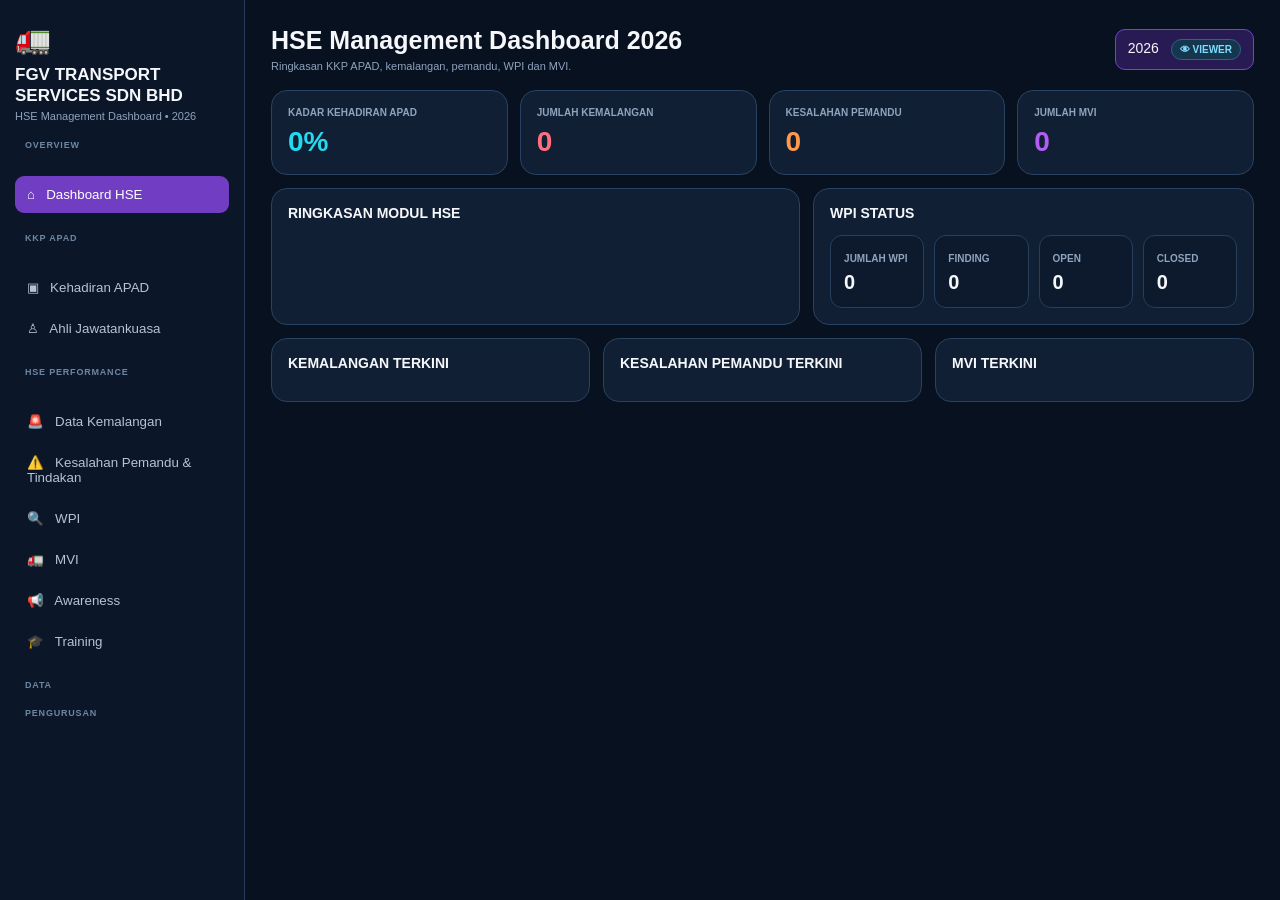
==== commit 4a36f0f3: "Rename HSE_Management_Dashboard_2026_2_Mode.html to index.html" ====
--- a/index.html
+++ b/index.html
@@ -40,6 +40,14 @@
 .mini-grid{display:grid;grid-template-columns:repeat(4,1fr);gap:10px}.mini{padding:13px;border-radius:12px;background:#0d1a2d;border:1px solid #263f5d}.mini strong{display:block;font-size:20px;margin-top:6px}
 @media(max-width:1050px){aside{width:205px}.kpis,.mini-grid{grid-template-columns:repeat(2,1fr)}.grid2,.grid3{grid-template-columns:1fr}.form-grid{grid-template-columns:1fr 1fr}}
 @media(max-width:700px){.app{display:block}aside{width:100%;height:auto;position:static}.kpis,.mini-grid,.form-grid{grid-template-columns:1fr}.form-grid .wide{grid-column:auto}main{padding:14px}}
+
+/* Viewer/Admin mode */
+body.viewer-mode [data-section="attendance-edit"],
+body.viewer-mode [data-section="manage"],
+body.viewer-mode #exportAll, body.viewer-mode #importAllBtn,
+body.viewer-mode .primary, body.viewer-mode .danger,
+body.viewer-mode button[data-act="edit"], body.viewer-mode button[data-act="delete"]{display:none!important}
+.mode-badge{display:inline-block;margin-left:8px;padding:4px 8px;border-radius:999px;font-size:10px;font-weight:800}.mode-view{background:#16364e;border:1px solid #2b658c;color:#7edcff}.mode-admin{background:#4b3119;border:1px solid #875b2d;color:#ffd29b}
 </style>
 </head>
 <body>
@@ -198,6 +206,19 @@
 try{const saved=localStorage.getItem(STORE_KEY);if(saved){const x=JSON.parse(saved);data={...data,...x}}}catch(e){}
 const $=id=>document.getElementById(id);
 const esc=s=>String(s??"").replace(/[&<>"']/g,m=>({"&":"&amp;","<":"&lt;",">":"&gt;",'"':"&quot;","'":"&#39;"}[m]));
+const MODE=(new URLSearchParams(location.search).get("mode")||"view").toLowerCase()==="admin"?"admin":"view";
+document.body.classList.add(MODE==="admin"?"admin-mode":"viewer-mode");
+function isAdmin(){return MODE==="admin"}
+function applyModeUI(){
+  const badge=document.getElementById("topBadge");
+  if(badge) badge.innerHTML=`2026 <span class="mode-badge ${isAdmin()?"mode-admin":"mode-view"}">${isAdmin()?"🔐 ADMIN":"👁 VIEWER"}</span>`;
+  if(!isAdmin()){
+    document.querySelectorAll('[data-section="attendance-edit"],[data-section="manage"]').forEach(el=>el.remove());
+    const editSec=document.getElementById("attendance-edit"), manageSec=document.getElementById("manage");
+    if(editSec) editSec.remove(); if(manageSec) manageSec.remove();
+  }
+}
+
 function persist(){try{localStorage.setItem(STORE_KEY,JSON.stringify(data))}catch(e){}}
 function meetings(){return data.apad.headers.slice(2)}
 function meetingStats(){return meetings().map((name,j)=>{const p=data.apad.rows.filter(r=>r[j+2]==="/").length;return{name,present:p,absent:data.apad.rows.length-p,pct:data.apad.rows.length?p/data.apad.rows.length:0,col:j+2}})}
@@ -274,7 +295,7 @@
 $("modalForm").onsubmit=e=>{e.preventDefault();const fd=new FormData(e.target),rec={};schemas[modalMode].forEach(f=>rec[f[0]]=fd.get(f[0])||"");const arr=modalMode==="accident"?data.accidents:modalMode==="driver"?data.driverOffences:data[modalMode];if(editIndex===null)arr.push(rec);else arr[editIndex]=rec;$("modal").style.display="none";persist();renderAll()};
 $("addAccident").onclick=()=>openModal("accident");$("addDriver").onclick=()=>openModal("driver");$("addWPI").onclick=()=>openModal("wpi");$("addMVI").onclick=()=>openModal("mvi");$("addAwareness").onclick=()=>openModal("awareness");$("addTraining").onclick=()=>openModal("training");
 
-function actionButtons(mode,i){return`<button class="btnlink edit-record" data-mode="${mode}" data-i="${i}">Edit</button> &nbsp; <button class="btnlink delete-record" style="color:#ff7585" data-mode="${mode}" data-i="${i}">Padam</button>`}
+function actionButtons(mode,i){if(!isAdmin())return "";return`<button class="btnlink edit-record" data-mode="${mode}" data-i="${i}">Edit</button> &nbsp; <button class="btnlink delete-record" style="color:#ff7585" data-mode="${mode}" data-i="${i}">Padam</button>`}
 function bindRecordButtons(){document.querySelectorAll(".edit-record").forEach(b=>b.onclick=()=>openModal(b.dataset.mode,+b.dataset.i));document.querySelectorAll(".delete-record").forEach(b=>b.onclick=()=>{if(!confirm("Padam rekod ini?"))return;const arr=b.dataset.mode==="accident"?data.accidents:b.dataset.mode==="driver"?data.driverOffences:data[b.dataset.mode];arr.splice(+b.dataset.i,1);persist();renderAll()})}
 
 function renderAccidents(){
@@ -307,10 +328,11 @@
  $("latestDriver").innerHTML=recent(data.driverOffences,x=>`<div style="padding:8px 0;border-bottom:1px solid #293d58"><b>${esc(x.driver||"-")}</b><br><span class="muted">${esc(x.offence||"-")} • ${esc(x.depot||"-")}</span></div>`);
  $("latestMVI").innerHTML=recent(data.mvi,x=>`<div style="padding:8px 0;border-bottom:1px solid #293d58"><b>${esc(x.date||"-")}</b> • ${esc(x.depot||"-")}<br><span class="muted">${esc(x.category||"-")} • ${esc(x.vehicle||"-")}</span></div>`)
 }
-function renderAll(){const apad=renderAPAD();renderAccidents();renderDriver();const wpi=renderWPI();renderMVI();renderAwareness();renderTraining();renderCustomModules();bindRecordButtons();renderHome(apad,wpi);$("topBadge").textContent="2026 • "+data.apad.rows.length+" Ahli"}
+function renderAll(){const apad=renderAPAD();renderAccidents();renderDriver();const wpi=renderWPI();renderMVI();renderAwareness();renderTraining();renderCustomModules();bindRecordButtons();renderHome(apad,wpi);$("topBadge").innerHTML=`2026 • ${data.apad.rows.length} Ahli <span class="mode-badge ${isAdmin()?"mode-admin":"mode-view"}">${isAdmin()?"🔐 ADMIN":"👁 VIEWER"}</span>`}
+applyModeUI();
 renderAll();
 
-$("addCustomModule").onclick=()=>{const name=prompt("Nama modul baru:");if(!name)return;const icon=prompt("Ikon/emoji modul:","📌")||"📌";const description=prompt("Keterangan ringkas:","")||"";data.customModules.push({name,icon,description});persist();renderCustomModules()};
+if(isAdmin() && $("addCustomModule")) $("addCustomModule").onclick=()=>{const name=prompt("Nama modul baru:");if(!name)return;const icon=prompt("Ikon/emoji modul:","📌")||"📌";const description=prompt("Keterangan ringkas:","")||"";data.customModules.push({name,icon,description});persist();renderCustomModules()};
 $("exportAll").onclick=()=>{const a=document.createElement("a");a.href=URL.createObjectURL(new Blob([JSON.stringify(data,null,2)],{type:"application/json"}));a.download="FGV_HSE_Dashboard_2026_Data.json";a.click();URL.revokeObjectURL(a.href)};
 $("importAllBtn").onclick=()=>$("importAllFile").click();
 $("importAllFile").onchange=e=>{const f=e.target.files[0];if(!f)return;const rd=new FileReader();rd.onload=()=>{try{const x=JSON.parse(rd.result);data={...data,...x};persist();renderAll();alert("Data berjaya diimport.")}catch(err){alert("Fail JSON tidak sah.")}};rd.readAsText(f)};
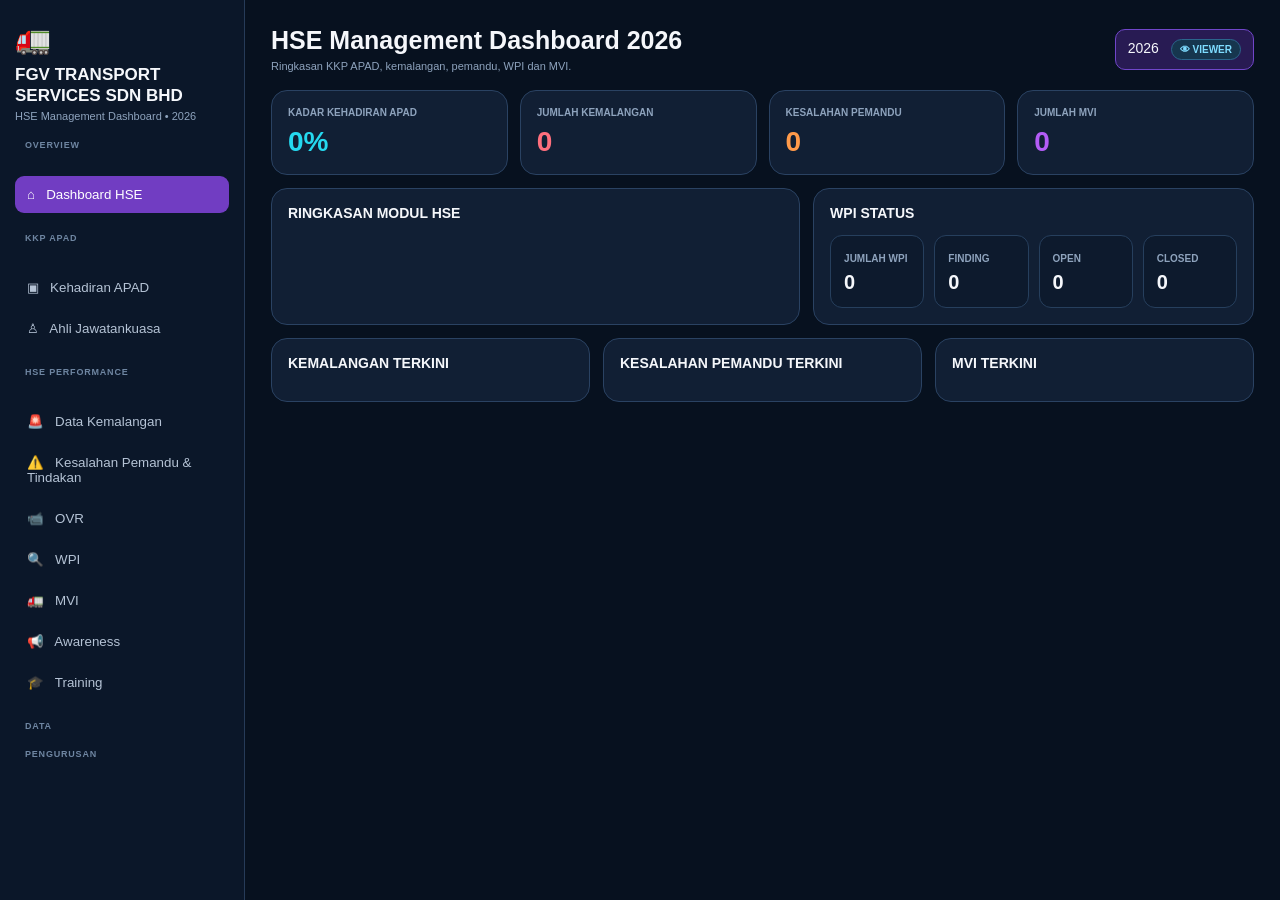
==== commit dd048321: "Add OVR monitoring module with depot drill-down" ====
--- a/index.html
+++ b/index.html
@@ -73,6 +73,7 @@
 <nav>
 <button data-section="accident">🚨 &nbsp; Data Kemalangan</button>
 <button data-section="driver">⚠️ &nbsp; Kesalahan Pemandu & Tindakan</button>
+<button data-section="ovr">📹 &nbsp; OVR</button>
 <button data-section="wpi">🔍 &nbsp; WPI</button>
 <button data-section="mvi">🚛 &nbsp; MVI</button>
 <button data-section="awareness">📢 &nbsp; Awareness</button>
@@ -161,6 +162,26 @@
 <div class="card" style="margin-top:13px"><div class="table-wrap"><table id="driverTable"></table></div></div>
 </section>
 
+<section class="section" id="ovr">
+<div class="module-title"><div><h2>📹 OVR MONITORING</h2><div class="muted">Pemantauan finding OVR mengikut depot, pemandu dan status tindakan.</div></div><button class="primary" id="addOVR">＋ Tambah OVR Finding</button></div>
+<div class="mini-grid">
+<div class="mini"><span class="label">JUMLAH FINDING</span><strong id="ovrTotal">0</strong></div>
+<div class="mini"><span class="label">OPEN / DALAM TINDAKAN</span><strong id="ovrOpen">0</strong></div>
+<div class="mini"><span class="label">CLOSED</span><strong id="ovrClosed">0</strong></div>
+<div class="mini"><span class="label">REPEAT FINDING</span><strong id="ovrRepeat">0</strong></div>
+</div>
+<div class="card" style="margin-top:13px">
+<div class="module-title"><div><h2>PECAHAN MENGIKUT DEPOT</h2><div class="muted">Klik depot untuk papar nama pemandu dan status finding.</div></div><button class="secondary" id="ovrAllDepot">Semua Depot</button></div>
+<div class="mini-grid" id="ovrDepotCards"></div>
+<div class="toolbar" style="margin-top:13px">
+<label><span class="muted">Bulan</span><select id="ovrMonthFilter"><option value="">Semua Bulan</option></select></label>
+<label><span class="muted">Status</span><select id="ovrStatusFilter"><option value="">Semua Status</option><option>Open</option><option>Dalam Tindakan</option><option>Closed</option></select></label>
+<span class="status" id="ovrFilterLabel">Semua Depot</span>
+</div>
+<div class="table-wrap"><table id="ovrTable"></table></div>
+</div>
+</section>
+
 <section class="section" id="wpi">
 <div class="module-title"><div><h2>WORKPLACE INSPECTION (WPI)</h2><div class="muted">Pemantauan inspection, finding dan closure.</div></div><button class="primary" id="addWPI">＋ Tambah WPI</button></div>
 <div class="mini-grid">
@@ -202,7 +223,7 @@
 <script>
 const APAD_INITIAL={"headers": ["No.", "Nama", "Bil 01 2026", "Bil 02 2026", "Bil 03 2026", "Bil 04 2026", "Bil 05 2026", "Bil 06 2026", "Bil 07 2026"], "rows": [["1", "Tn Hj Zainal bin Hj Ismail (Chief Operation Officer) – Pengerusi", "/", "/", null, null, null, null, null], ["2", "Khairon Shah Johari (Chief Operation Officer) – Pengerusi", "/", "/", "/", "/", "/", "/", "/"], ["3", "Hanafi Hj Mohd Wazir (Head, Corporate Services & Business Development) – Naib Pengerusi", "/", "/", "/", "/", "/", "/", "/"], ["4", "Shukri Mohd Hashim (Head, Busines Assurance) – Setiausaha", "/", "/", "/", "/", "/", "/", "/"], ["5", "Mohamad Zairullizam Mohamad Khairy (Executive HSE, OSH-C) – Pencatat Minit", "/", "/", "/", "/", "/", "/", "/"], ["6", "Mohd Shawal Bin Aman (HSE Supervisor, OSH-C / Pasir Gudang)", "/", "/", "/", "/", "/", "/", "/"], ["7", "Mohd Azwin Sundu (HSE Supervisor, OSH-C / Port Klang)", "/", "/", "/", "/", "/", "/", "/"], ["8", "Azizi Abdul Aziz (Regional Manager, East Coast)", "/", "/", "/", "/", "/", "/", "/"], ["9", "Mohd Hasalaam Mat Nasir (HSE Supervisor / OSH-C, Kuantan)", "/", "/", "/", "/", "/", "/", "/"], ["10", "Mohamad Faisal Bin Ismail (Head, Strategic Planning & Development)", "/", "/", "/", "/", "/", "/", "/"], ["11", "Norhayati Binti Hamdan (Executive Human Resource & Training)", "/", "/", "/", "/", "/", "/", "/"], ["12", "Muhammad Zaherul Adli Bin Zulkifle (Executive, Technical / Sahabat)", "/", "/", "/", "/", "/", "/", "/"], ["13", "Mohd Rahmat bin Musa (HSE Supervisor, OSH-C / Sahabat)", "/", "/", "/", "/", "/", "/", "/"], ["14", "Mohd Taufik Bin Taullah Amri (Executive, Loss Prevention & Security)", "/", "/", "/", "/", "/", "/", "/"], ["15", "Mohd Hanafee Ismail (Lead, Cargo & Side Curtain)", "/", "/", "/", "/", "/", "/", "/"], ["16", "Amirul Bin Mohd Said (Regional Manager East, Sahabat)", "/", "/", "/", "/", "/", "/", "/"], ["17", "Syahmi Ahmad Ramly (Regional Manager, Pasir Gudang)", "/", "/", "/", "/", "/", "/", "/"], ["18", "Norhafida Mohd Hamdan (HSE, Clerk / HQ)", "/", "/", "/", "/", "/", "/", "/"], ["19", "Fatimah Azleena Mohamad (Head, Distribution Centre Services (DCS))", null, "/", "/", "/", "/", "/", "/"], ["20", "Hazif Hazizi (Lead, Last Mile)", null, "/", "/", "/", "/", "/", "/"], ["21", "Shafirah Binti Kamaluddin (Penyelia HSE, Last Mile)", null, null, null, null, "/", "/", "/"], ["22", "Anizan Bin Wan Ramli (Anizan Bin Wan Ramli)", null, "/", "/", "/", "/", "/", "/"], ["23", "Muhammad Nur Alif Bin Mohd Asri (Executive, Technical / HQ)", null, null, null, null, null, null, "/"], ["24", "Muhammad Amirul Hafiz Bin Mohd Asnawi (Executive, Technical / Pasir Gudang)", null, null, null, null, null, null, "/"], ["25", "Ruhaizan Abd Razak (Executive, Procurement / HQ)", null, "/", "/", "/", "/", "/", "/"], ["26", "Mohd Ridzwan Bin Talib (Executive, MIS / HQ)", "/", "/", null, null, null, "/", "/"], ["27", "Nurul Hidayah Binti Hashim (Head of Procurement)", null, null, null, null, null, null, "/"], ["28", "Muhammad Nur Iznei bin Hashim (Regional Manager, Port Klang)", null, null, null, null, null, null, "/"], ["29", "Mohd Tarmizi bin Mohd Fuad (Lead, Corporate Affairs & Liaison)", null, null, null, null, null, null, "/"], ["30", "Mohd Fadhir Mohd Zubil (HSE Supervisor / OSH-C, Shah Alam)", "/", "/", null, null, null, null, null], ["31", "Hanin Nazhifah Bt Syahjidan (Executive, Standard & Compliance)", "/", "/", null, null, null, null, null], ["32", "Shiva Manikam (Regional Manager, Pasir Gudang)", "/", "/", null, null, null, null, null], ["33", "Mohammad Ikmal Saufie Bin Abd Shukor (Executive, Management Information System)", null, "/", "/", "/", "/", null, null], ["34", "Noraida Mahmud (Lead, Standard & Compliance, & Contract Management)", null, "/", "/", "/", null, null, null], ["35", "Mifzal Aluddin Bin Baharudin", null, null, null, "/", "/", "/", null]]};
 const STORE_KEY="fgv_hse_dashboard_2026_v1";
-let data={apad:JSON.parse(JSON.stringify(APAD_INITIAL)),accidents:[],driverOffences:[],wpi:[],mvi:[],awareness:[],training:[],customModules:[]};
+let data={apad:JSON.parse(JSON.stringify(APAD_INITIAL)),accidents:[],driverOffences:[],ovr:[],wpi:[],mvi:[],awareness:[],training:[],customModules:[]};
 try{const saved=localStorage.getItem(STORE_KEY);if(saved){const x=JSON.parse(saved);data={...data,...x}}}catch(e){}
 const $=id=>document.getElementById(id);
 const esc=s=>String(s??"").replace(/[&<>"']/g,m=>({"&":"&amp;","<":"&lt;",">":"&gt;",'"':"&quot;","'":"&#39;"}[m]));
@@ -229,7 +250,7 @@
 function switchSection(id){
  document.querySelectorAll(".section").forEach(s=>s.classList.toggle("active",s.id===id));
  document.querySelectorAll("nav button").forEach(b=>b.classList.toggle("active",b.dataset.section===id));
- const labels={home:["HSE Management Dashboard 2026","Ringkasan KKP APAD, kemalangan, pemandu, WPI dan MVI."],attendance:["Kehadiran KKP APAD 2026","Analisis kehadiran mengikut Bil mesyuarat."],"attendance-edit":["Edit Kehadiran APAD","Tambah Bil, ahli dan status kehadiran."],members:["Ahli Jawatankuasa KKP APAD","Rekod kehadiran setiap ahli."],accident:["Data Kemalangan","Daftar, pantau dan semak status kes kemalangan."],driver:["Kesalahan Pemandu & Tindakan","Pantau kesalahan dan tindakan susulan."],wpi:["Workplace Inspection (WPI)","Pemantauan finding dan closure."],mvi:["Motor Vehicle Incident (MVI)","Pemantauan MVI 2026."],awareness:["Awareness HSE","Program kesedaran, hebahan dan engagement HSE."],training:["Training HSE","Rekod latihan, peserta, provider dan sijil."],manage:["Urus Dashboard / Edit Modul","Tambah dan urus modul tambahan dashboard."]};
+ const labels={home:["HSE Management Dashboard 2026","Ringkasan KKP APAD, kemalangan, pemandu, WPI dan MVI."],attendance:["Kehadiran KKP APAD 2026","Analisis kehadiran mengikut Bil mesyuarat."],"attendance-edit":["Edit Kehadiran APAD","Tambah Bil, ahli dan status kehadiran."],members:["Ahli Jawatankuasa KKP APAD","Rekod kehadiran setiap ahli."],accident:["Data Kemalangan","Daftar, pantau dan semak status kes kemalangan."],driver:["Kesalahan Pemandu & Tindakan","Pantau kesalahan dan tindakan susulan."],ovr:["OVR Monitoring","Pemantauan finding OVR mengikut depot, pemandu dan status."],wpi:["Workplace Inspection (WPI)","Pemantauan finding dan closure."],mvi:["Motor Vehicle Incident (MVI)","Pemantauan MVI 2026."],awareness:["Awareness HSE","Program kesedaran, hebahan dan engagement HSE."],training:["Training HSE","Rekod latihan, peserta, provider dan sijil."],manage:["Urus Dashboard / Edit Modul","Tambah dan urus modul tambahan dashboard."]};
  $("pageTitle").textContent=labels[id][0];$("pageSub").textContent=labels[id][1];window.scrollTo({top:0,behavior:"smooth"})
 }
 document.querySelectorAll("[data-section]").forEach(b=>b.onclick=()=>switchSection(b.dataset.section));
@@ -275,6 +296,8 @@
 ["date","Tarikh","date"],["location","Lokasi","text"],["depot","Depot / Wilayah","text"],["vehicle","No. Kenderaan","text"],["type","Jenis Kemalangan","text"],["severity","Tahap","select",["Minor","Serious","Fatal"]],["cause","Punca / Ringkasan","textarea"],["status","Status","select",["Open","Closed"]],["action","Tindakan Susulan","textarea"]],
 driver:[
 ["date","Tarikh","date"],["driver","Nama Pemandu","text"],["depot","Depot","text"],["vehicle","No. Kenderaan","text"],["offence","Jenis Kesalahan","select",["Speed Violation","Tidak Memakai Seat Belt","Penggunaan Telefon","OVR Tampering","Blackout Hours","Fatigue / Rest Hours","Lain-lain"]],["detail","Butiran Kesalahan","textarea"],["action","Tindakan / Consequence Management","textarea"],["status","Status","select",["Open","Closed"]]],
+ovr:[
+["date","Tarikh","date"],["depot","Depot","select",["Port Klang","Kuantan","Pasir Gudang","Sahabat"]],["driver","Nama Pemandu","text"],["vehicle","No. Kenderaan","text"],["finding","Jenis Finding","select",["Camera Covered","Phone","Seat Belt","Speed >80 km/h","Smoking","Lain-lain"]],["repeat","Repeat Finding","select",["Tidak","Ya"]],["status","Status Finding","select",["Open","Dalam Tindakan","Closed"]],["action","Tindakan / Catatan","textarea"]],
 wpi:[
 ["date","Tarikh Inspection","date"],["site","Depot / Lokasi","text"],["inspector","Pemeriksa","text"],["scope","Skop Inspection","text"],["findings","Jumlah Finding","number"],["closed","Finding Closed","number"],["action","Tindakan / Catatan","textarea"],["status","Status","select",["Open","Closed"]]],
 awareness:[["date","Tarikh","date"],["title","Tajuk Awareness","text"],["category","Kategori / Medium","text"],["target","Sasaran / Depot","text"],["people","Jumlah Peserta / Penerima","number"],["status","Status","select",["Dirancang","Selesai"]],["notes","Catatan / Rujukan","textarea"]],
@@ -285,7 +308,7 @@
 let modalMode="", editIndex=null;
 function openModal(mode,index=null){
  modalMode=mode;editIndex=index;$("modal").style.display="flex";
- const titles={accident:"Data Kemalangan",driver:"Kesalahan Pemandu & Tindakan",wpi:"Workplace Inspection (WPI)",mvi:"Motor Vehicle Incident (MVI)",awareness:"Awareness",training:"Training"};
+ const titles={accident:"Data Kemalangan",driver:"Kesalahan Pemandu & Tindakan",ovr:"OVR Monitoring",wpi:"Workplace Inspection (WPI)",mvi:"Motor Vehicle Incident (MVI)",awareness:"Awareness",training:"Training"};
  $("modalTitle").textContent=(index===null?"Tambah ":"Edit ")+titles[mode];
  const collection=mode==="accident"?data.accidents:mode==="driver"?data.driverOffences:data[mode];
  const rec=index===null?{}:collection[index];
@@ -293,7 +316,7 @@
 }
 $("modalClose").onclick=()=>$("modal").style.display="none";
 $("modalForm").onsubmit=e=>{e.preventDefault();const fd=new FormData(e.target),rec={};schemas[modalMode].forEach(f=>rec[f[0]]=fd.get(f[0])||"");const arr=modalMode==="accident"?data.accidents:modalMode==="driver"?data.driverOffences:data[modalMode];if(editIndex===null)arr.push(rec);else arr[editIndex]=rec;$("modal").style.display="none";persist();renderAll()};
-$("addAccident").onclick=()=>openModal("accident");$("addDriver").onclick=()=>openModal("driver");$("addWPI").onclick=()=>openModal("wpi");$("addMVI").onclick=()=>openModal("mvi");$("addAwareness").onclick=()=>openModal("awareness");$("addTraining").onclick=()=>openModal("training");
+$("addAccident").onclick=()=>openModal("accident");$("addDriver").onclick=()=>openModal("driver");$("addOVR").onclick=()=>openModal("ovr");$("addWPI").onclick=()=>openModal("wpi");$("addMVI").onclick=()=>openModal("mvi");$("addAwareness").onclick=()=>openModal("awareness");$("addTraining").onclick=()=>openModal("training");
 
 function actionButtons(mode,i){if(!isAdmin())return "";return`<button class="btnlink edit-record" data-mode="${mode}" data-i="${i}">Edit</button> &nbsp; <button class="btnlink delete-record" style="color:#ff7585" data-mode="${mode}" data-i="${i}">Padam</button>`}
 function bindRecordButtons(){document.querySelectorAll(".edit-record").forEach(b=>b.onclick=()=>openModal(b.dataset.mode,+b.dataset.i));document.querySelectorAll(".delete-record").forEach(b=>b.onclick=()=>{if(!confirm("Padam rekod ini?"))return;const arr=b.dataset.mode==="accident"?data.accidents:b.dataset.mode==="driver"?data.driverOffences:data[b.dataset.mode];arr.splice(+b.dataset.i,1);persist();renderAll()})}
@@ -306,6 +329,29 @@
  const a=data.driverOffences;$("drvTotal").textContent=a.length;$("drvOpen").textContent=a.filter(x=>x.status==="Open").length;$("drvClosed").textContent=a.filter(x=>x.status==="Closed").length;$("drvAction").textContent=a.filter(x=>(x.action||"").trim()).length;
  $("driverTable").innerHTML=a.length?`<tr><th>Tarikh</th><th>Pemandu</th><th>Depot</th><th>Kenderaan</th><th>Kesalahan</th><th>Tindakan</th><th>Status</th><th></th></tr>${a.map((x,i)=>`<tr><td>${esc(x.date)}</td><td>${esc(x.driver)}</td><td>${esc(x.depot)}</td><td>${esc(x.vehicle)}</td><td>${esc(x.offence)}</td><td>${esc(x.action)}</td><td>${pill(x.status)}</td><td>${actionButtons("driver",i)}</td></tr>`).join("")}`:`<tr><td class="empty">Belum ada data kesalahan pemandu.</td></tr>`
 }
+let ovrDepotFilter="";
+function renderOVR(){
+ const depots=["Port Klang","Kuantan","Pasir Gudang","Sahabat"];
+ const all=data.ovr||[];
+ $("ovrTotal").textContent=all.length;
+ $("ovrOpen").textContent=all.filter(x=>x.status!=="Closed").length;
+ $("ovrClosed").textContent=all.filter(x=>x.status==="Closed").length;
+ $("ovrRepeat").textContent=all.filter(x=>(x.repeat||"").toLowerCase()==="ya").length;
+ $("ovrDepotCards").innerHTML=depots.map(d=>{const n=all.filter(x=>x.depot===d).length;return `<button class="mini ovr-depot-btn" data-depot="${esc(d)}" style="text-align:left;color:#fff;cursor:pointer"><span class="label">${esc(d.toUpperCase())}</span><strong>${n}</strong><span class="muted">finding</span></button>`}).join("");
+ document.querySelectorAll(".ovr-depot-btn").forEach(b=>b.onclick=()=>{ovrDepotFilter=b.dataset.depot;renderOVR()});
+ $("ovrAllDepot").onclick=()=>{ovrDepotFilter="";renderOVR()};
+ const months=[...new Set(all.map(x=>(x.date||"").slice(0,7)).filter(Boolean))].sort().reverse();
+ const mf=$("ovrMonthFilter"),prevMonth=mf.value;
+ mf.innerHTML='<option value="">Semua Bulan</option>'+months.map(m=>`<option value="${esc(m)}">${esc(m)}</option>`).join("");
+ if(months.includes(prevMonth)) mf.value=prevMonth;
+ const sf=$("ovrStatusFilter");
+ const month=mf.value,status=sf.value;
+ const rows=all.map((x,i)=>({x,i})).filter(({x})=>(!ovrDepotFilter||x.depot===ovrDepotFilter)&&(!month||(x.date||"").slice(0,7)===month)&&(!status||x.status===status));
+ $("ovrFilterLabel").textContent=ovrDepotFilter||"Semua Depot";
+ $("ovrTable").innerHTML=rows.length?`<tr><th>Tarikh</th><th>Depot</th><th>Nama Pemandu</th><th>No. Lori</th><th>Finding</th><th>Repeat</th><th>Status</th><th>Tindakan</th><th></th></tr>${rows.map(({x,i})=>`<tr><td>${esc(x.date)}</td><td>${esc(x.depot)}</td><td><b>${esc(x.driver)}</b></td><td>${esc(x.vehicle)}</td><td>${esc(x.finding)}</td><td>${(x.repeat||"").toLowerCase()==="ya"?'<span class="pill red">Repeat</span>':'<span class="pill green">Tidak</span>'}</td><td>${pill(x.status)}</td><td>${esc(x.action)}</td><td>${actionButtons("ovr",i)}</td></tr>`).join("")}`:`<tr><td class="empty">Belum ada data OVR untuk pilihan ini.</td></tr>`;
+ mf.onchange=()=>renderOVR(); sf.onchange=()=>renderOVR();
+}
+
 function renderWPI(){
  const a=data.wpi,totalF=a.reduce((s,x)=>s+(+x.findings||0),0),closed=a.reduce((s,x)=>s+(+x.closed||0),0),open=Math.max(0,totalF-closed);$("wpiTotal").textContent=a.length;$("wpiFinding").textContent=totalF;$("wpiOpen").textContent=open;$("wpiRate").textContent=totalF?((closed/totalF)*100).toFixed(1)+"%":"0%";
  $("wpiTable").innerHTML=a.length?`<tr><th>Tarikh</th><th>Lokasi</th><th>Pemeriksa</th><th>Skop</th><th>Finding</th><th>Closed</th><th>Closure %</th><th>Status</th><th></th></tr>${a.map((x,i)=>{const f=+x.findings||0,c=+x.closed||0;return`<tr><td>${esc(x.date)}</td><td>${esc(x.site)}</td><td>${esc(x.inspector)}</td><td>${esc(x.scope)}</td><td>${f}</td><td>${c}</td><td>${f?((c/f)*100).toFixed(1):0}%</td><td>${pill(x.status)}</td><td>${actionButtons("wpi",i)}</td></tr>`}).join("")}`:`<tr><td class="empty">Belum ada data WPI.</td></tr>`
@@ -321,14 +367,14 @@
 window.renameCustom=i=>{const n=prompt("Nama modul baru:",data.customModules[i].name);if(n){data.customModules[i].name=n;persist();renderCustomModules()}};window.deleteCustom=i=>{if(confirm("Padam modul tambahan ini?")){data.customModules.splice(i,1);persist();renderCustomModules()}};
 function renderHome(apad,wpi){
  $("homeAttendance").textContent=(apad.rate*100).toFixed(1)+"%";$("homeAccident").textContent=data.accidents.length;$("homeDriver").textContent=data.driverOffences.length;$("homeMVI").textContent=data.mvi.length;$("homeWPI").textContent=data.wpi.length;$("homeFinding").textContent=wpi.totalF;$("homeOpen").textContent=wpi.open;$("homeClosed").textContent=wpi.closed;
- $("homeModules").innerHTML=`<table><tr><th>Modul</th><th>Jumlah / Status</th><th></th></tr><tr><td>Kehadiran KKP APAD</td><td>${(apad.rate*100).toFixed(1)}%</td><td><button class="btnlink jump" data-go="attendance">Buka</button></td></tr><tr><td>Data Kemalangan</td><td>${data.accidents.length} kes</td><td><button class="btnlink jump" data-go="accident">Buka</button></td></tr><tr><td>Kesalahan Pemandu</td><td>${data.driverOffences.length} kes</td><td><button class="btnlink jump" data-go="driver">Buka</button></td></tr><tr><td>WPI</td><td>${data.wpi.length} inspection</td><td><button class="btnlink jump" data-go="wpi">Buka</button></td></tr><tr><td>MVI</td><td>${data.mvi.length} kes</td><td><button class="btnlink jump" data-go="mvi">Buka</button></td></tr><tr><td>Awareness</td><td>${data.awareness.length} program</td><td><button class="btnlink jump" data-go="awareness">Buka</button></td></tr><tr><td>Training</td><td>${data.training.length} latihan</td><td><button class="btnlink jump" data-go="training">Buka</button></td></tr></table>`;
+ $("homeModules").innerHTML=`<table><tr><th>Modul</th><th>Jumlah / Status</th><th></th></tr><tr><td>Kehadiran KKP APAD</td><td>${(apad.rate*100).toFixed(1)}%</td><td><button class="btnlink jump" data-go="attendance">Buka</button></td></tr><tr><td>Data Kemalangan</td><td>${data.accidents.length} kes</td><td><button class="btnlink jump" data-go="accident">Buka</button></td></tr><tr><td>Kesalahan Pemandu</td><td>${data.driverOffences.length} kes</td><td><button class="btnlink jump" data-go="driver">Buka</button></td></tr><tr><td>OVR Monitoring</td><td>${(data.ovr||[]).length} finding</td><td><button class="btnlink jump" data-go="ovr">Buka</button></td></tr><tr><td>WPI</td><td>${data.wpi.length} inspection</td><td><button class="btnlink jump" data-go="wpi">Buka</button></td></tr><tr><td>MVI</td><td>${data.mvi.length} kes</td><td><button class="btnlink jump" data-go="mvi">Buka</button></td></tr><tr><td>Awareness</td><td>${data.awareness.length} program</td><td><button class="btnlink jump" data-go="awareness">Buka</button></td></tr><tr><td>Training</td><td>${data.training.length} latihan</td><td><button class="btnlink jump" data-go="training">Buka</button></td></tr></table>`;
  document.querySelectorAll(".jump").forEach(b=>b.onclick=()=>switchSection(b.dataset.go));
  const recent=(arr,renderer)=>arr.slice(-4).reverse().map(renderer).join("")||`<div class="empty">Belum ada data.</div>`;
  $("latestAccidents").innerHTML=recent(data.accidents,x=>`<div style="padding:8px 0;border-bottom:1px solid #293d58"><b>${esc(x.date||"-")}</b> • ${esc(x.depot||"-")}<br><span class="muted">${esc(x.type||"-")} • ${esc(x.vehicle||"-")}</span></div>`);
  $("latestDriver").innerHTML=recent(data.driverOffences,x=>`<div style="padding:8px 0;border-bottom:1px solid #293d58"><b>${esc(x.driver||"-")}</b><br><span class="muted">${esc(x.offence||"-")} • ${esc(x.depot||"-")}</span></div>`);
  $("latestMVI").innerHTML=recent(data.mvi,x=>`<div style="padding:8px 0;border-bottom:1px solid #293d58"><b>${esc(x.date||"-")}</b> • ${esc(x.depot||"-")}<br><span class="muted">${esc(x.category||"-")} • ${esc(x.vehicle||"-")}</span></div>`)
 }
-function renderAll(){const apad=renderAPAD();renderAccidents();renderDriver();const wpi=renderWPI();renderMVI();renderAwareness();renderTraining();renderCustomModules();bindRecordButtons();renderHome(apad,wpi);$("topBadge").innerHTML=`2026 • ${data.apad.rows.length} Ahli <span class="mode-badge ${isAdmin()?"mode-admin":"mode-view"}">${isAdmin()?"🔐 ADMIN":"👁 VIEWER"}</span>`}
+function renderAll(){const apad=renderAPAD();renderAccidents();renderDriver();renderOVR();const wpi=renderWPI();renderMVI();renderAwareness();renderTraining();renderCustomModules();bindRecordButtons();renderHome(apad,wpi);$("topBadge").innerHTML=`2026 • ${data.apad.rows.length} Ahli <span class="mode-badge ${isAdmin()?"mode-admin":"mode-view"}">${isAdmin()?"🔐 ADMIN":"👁 VIEWER"}</span>`}
 applyModeUI();
 renderAll();
 
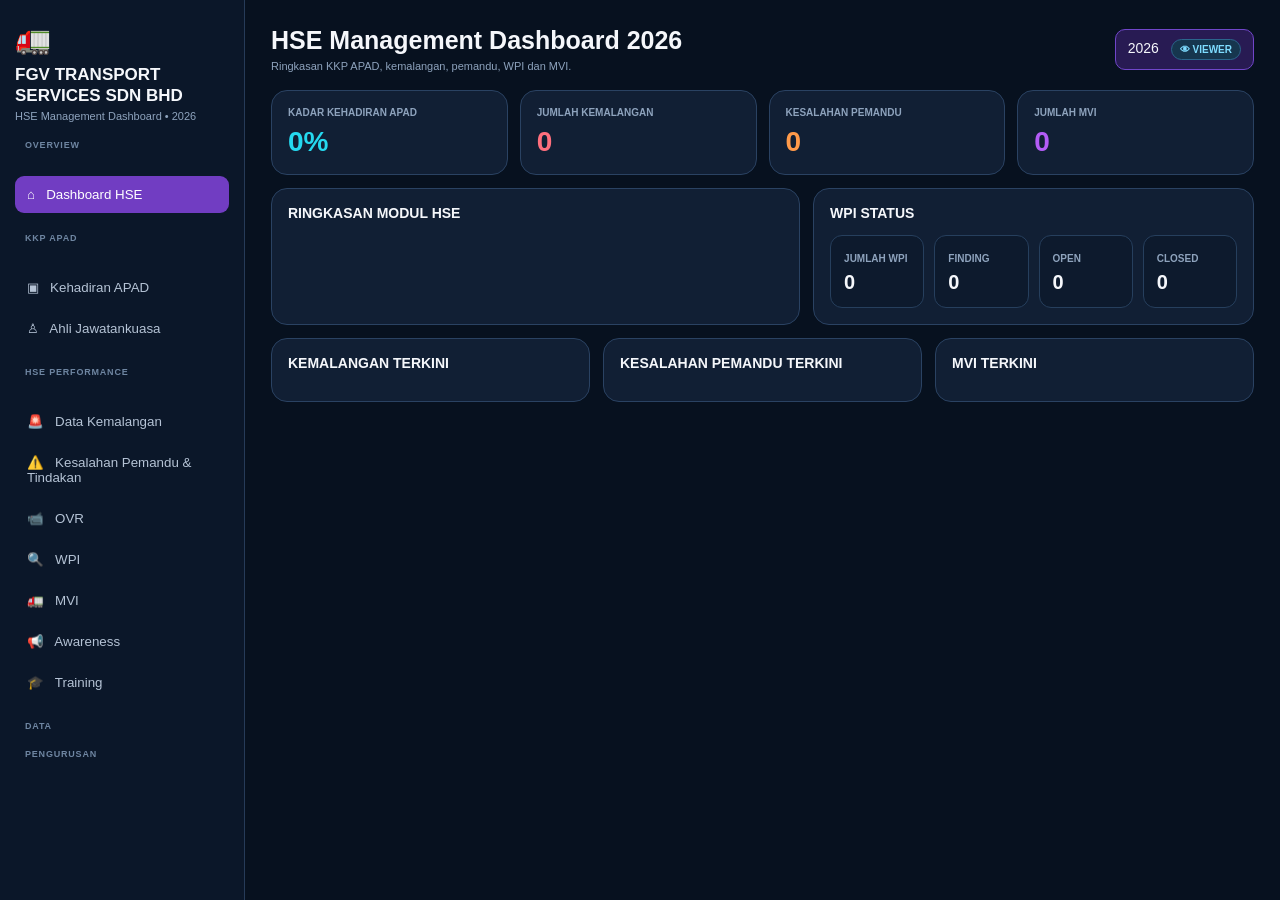
==== commit 066f2fd9: "Add dedicated OVR import button" ====
--- a/index.html
+++ b/index.html
@@ -163,7 +163,7 @@
 </section>
 
 <section class="section" id="ovr">
-<div class="module-title"><div><h2>📹 OVR MONITORING</h2><div class="muted">Pemantauan finding OVR mengikut depot, pemandu dan status tindakan.</div></div><button class="primary" id="addOVR">＋ Tambah OVR Finding</button></div>
+<div class="module-title"><div><h2>📹 OVR MONITORING</h2><div class="muted">Pemantauan finding OVR mengikut depot, pemandu dan status tindakan.</div></div><div><button class="primary" id="importOVRBtn">⬆ Import OVR</button> <button class="primary" id="addOVR">＋ Tambah OVR Finding</button></div></div>
 <div class="mini-grid">
 <div class="mini"><span class="label">JUMLAH FINDING</span><strong id="ovrTotal">0</strong></div>
 <div class="mini"><span class="label">OPEN / DALAM TINDAKAN</span><strong id="ovrOpen">0</strong></div>
@@ -213,6 +213,7 @@
 </div>
 
 <input type="file" id="importAllFile" accept=".json" style="display:none">
+<input type="file" id="importOVRFile" accept=".json" style="display:none">
 
 <div id="modal" style="display:none;position:fixed;inset:0;background:#000b;z-index:20;align-items:center;justify-content:center;padding:20px">
 <div style="width:min(760px,100%);max-height:90vh;overflow:auto;background:#111f34;border:1px solid #3b5577;border-radius:16px;padding:20px">
@@ -316,7 +317,10 @@
 }
 $("modalClose").onclick=()=>$("modal").style.display="none";
 $("modalForm").onsubmit=e=>{e.preventDefault();const fd=new FormData(e.target),rec={};schemas[modalMode].forEach(f=>rec[f[0]]=fd.get(f[0])||"");const arr=modalMode==="accident"?data.accidents:modalMode==="driver"?data.driverOffences:data[modalMode];if(editIndex===null)arr.push(rec);else arr[editIndex]=rec;$("modal").style.display="none";persist();renderAll()};
-$("addAccident").onclick=()=>openModal("accident");$("addDriver").onclick=()=>openModal("driver");$("addOVR").onclick=()=>openModal("ovr");$("addWPI").onclick=()=>openModal("wpi");$("addMVI").onclick=()=>openModal("mvi");$("addAwareness").onclick=()=>openModal("awareness");$("addTraining").onclick=()=>openModal("training");
+$("addAccident").onclick=()=>openModal("accident");$("addDriver").onclick=()=>openModal("driver");$("addOVR").onclick=()=>openModal("ovr");
+$("importOVRBtn").onclick=()=>$("importOVRFile").click();
+$("importOVRFile").onchange=e=>{const f=e.target.files[0];if(!f)return;const rd=new FileReader();rd.onload=()=>{try{const x=JSON.parse(rd.result);const rows=Array.isArray(x)?x:x.ovr;if(!Array.isArray(rows))throw new Error("Format OVR tidak sah");data.ovr=rows;persist();renderAll();alert("Data OVR berjaya diimport: "+rows.length+" finding.");e.target.value=""}catch(err){alert("Fail OVR tidak sah.")}};rd.readAsText(f)};
+$("addWPI").onclick=()=>openModal("wpi");$("addMVI").onclick=()=>openModal("mvi");$("addAwareness").onclick=()=>openModal("awareness");$("addTraining").onclick=()=>openModal("training");
 
 function actionButtons(mode,i){if(!isAdmin())return "";return`<button class="btnlink edit-record" data-mode="${mode}" data-i="${i}">Edit</button> &nbsp; <button class="btnlink delete-record" style="color:#ff7585" data-mode="${mode}" data-i="${i}">Padam</button>`}
 function bindRecordButtons(){document.querySelectorAll(".edit-record").forEach(b=>b.onclick=()=>openModal(b.dataset.mode,+b.dataset.i));document.querySelectorAll(".delete-record").forEach(b=>b.onclick=()=>{if(!confirm("Padam rekod ini?"))return;const arr=b.dataset.mode==="accident"?data.accidents:b.dataset.mode==="driver"?data.driverOffences:data[b.dataset.mode];arr.splice(+b.dataset.i,1);persist();renderAll()})}
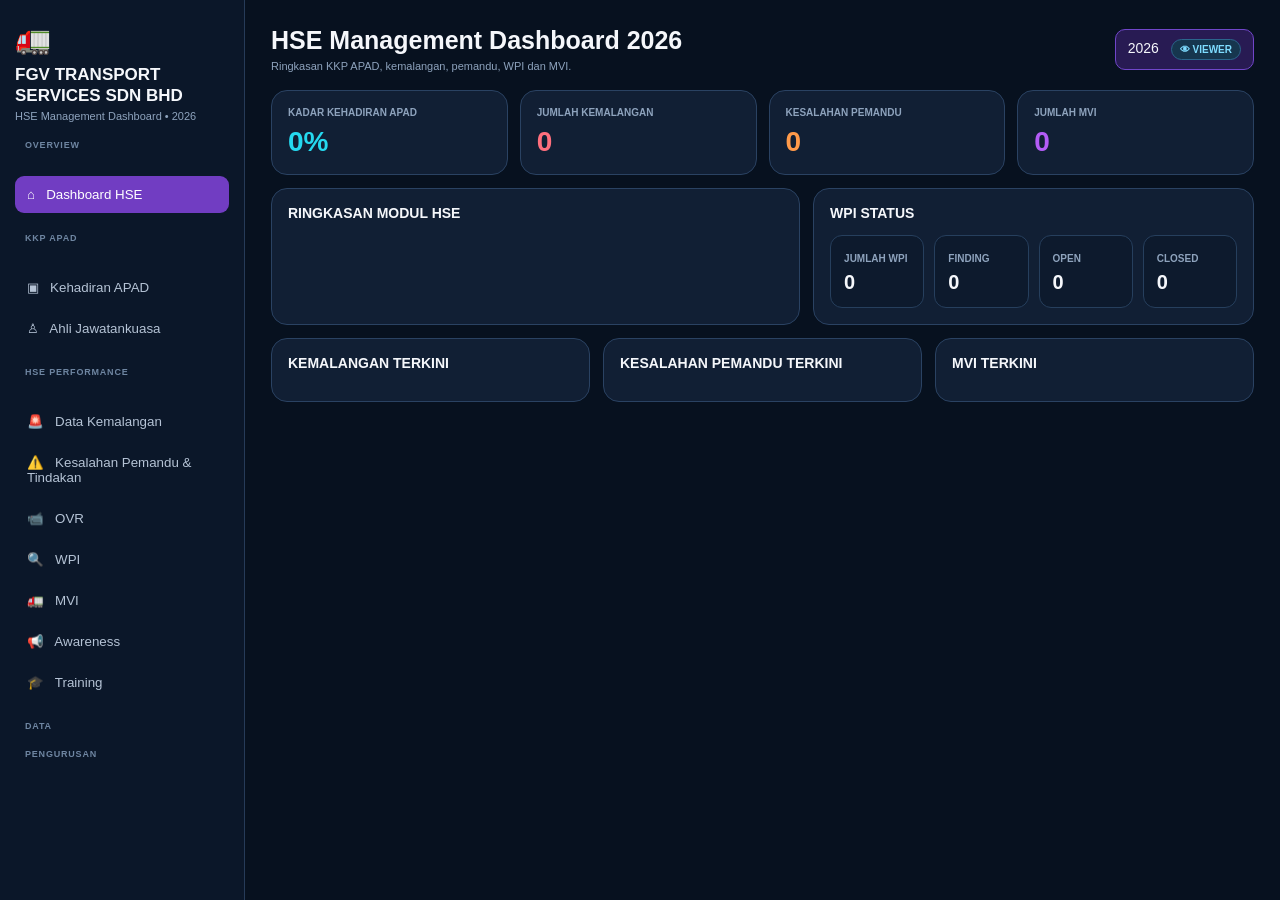
==== commit e0a32fc0: "Secure preload September OVR data with admin unlock" ====
--- a/index.html
+++ b/index.html
@@ -163,7 +163,7 @@
 </section>
 
 <section class="section" id="ovr">
-<div class="module-title"><div><h2>📹 OVR MONITORING</h2><div class="muted">Pemantauan finding OVR mengikut depot, pemandu dan status tindakan.</div></div><div><button class="primary" id="importOVRBtn">⬆ Import OVR</button> <button class="primary" id="addOVR">＋ Tambah OVR Finding</button></div></div>
+<div class="module-title"><div><h2>📹 OVR MONITORING</h2><div class="muted">Pemantauan finding OVR mengikut depot, pemandu dan status tindakan.</div></div><div><button class="primary" id="unlockOVRBtn">🔐 Buka Data September</button> <button class="primary" id="importOVRBtn">⬆ Import OVR</button> <button class="primary" id="addOVR">＋ Tambah OVR Finding</button></div></div>
 <div class="mini-grid">
 <div class="mini"><span class="label">JUMLAH FINDING</span><strong id="ovrTotal">0</strong></div>
 <div class="mini"><span class="label">OPEN / DALAM TINDAKAN</span><strong id="ovrOpen">0</strong></div>
@@ -222,6 +222,7 @@
 </div></div>
 
 <script>
+const OVR_SECURE={v:1,alg:"AES-GCM-256",compressed:"gzip",aad:"FGV-OVR-SEP-2026-GZIP",nonce:"XoDw06McPq24AGQU",ciphertext:"91cSjpikHTRAtfFcWwiVVIpCrcRQ/M4jc23KwPLUYw0mBABMh5Gq2JikrzReHbNmzQRzftAXm02RzA92nXkpw8LpAyipLxBebLAYyF0+NU8gYrZBDMgNSRH8u0T2zWk+LI4VXOwUFDk8Kb/23s8ndjW2Ma/1YjgJsofwo+ZxpTnbFRqZ7qbIPuDW2LkOvTMsnNhX5VP56/z8LXS+89IB3MQPkVdPiY1JuJMxkrAUxRYfFPDRurYQTZ7sej7njzVPjCNUH43PCwBL3GZIbOP2KQPMarVwQwXxX4qv/TPSjwJIlBTR6FMdJHXJJti8y783vb11y3gnGstitY/VqHZNm6JPN/hYEPJuVxMmmFhFyl+NA57/3v0coZn9SF8HLgFESvG/Gi4TeFH3VU0m3igbVjZ5cvYxH2Sz4mKSqiia4UFVW6E4lKKyDR3AAonPZcge9wA/2KEcBmpJz90lPffk5MxdCLcvsjiskfPraUCGfV3GJjeRk+1BwDRb+jz6wGmxBdceNMJJR2tvNnHfnUQByRAM1P6ByT/kLXiHkC7XpNmTIauk8/Ih3S+eJzAlL7XbW8+Pvc9W2ONgak64BxwLlGTiQsY2ea4ssUMkW3rurY+2hYTowRhX1Xen1VRnmVFoC9MrSyCWTiF49dHUr+0k4q3ccgsmD3/XoDEfkt2ZP5VOIijlZof7JLF6aR20EgSIGs2DSuaUNZSSvMx4dB6e1EeCPOfimzywGw1qJQqM9xhus4/VkTHa711BZlxIX94HYS9e1HNmPGEOf8JzlyoVyuzn+oa7D3AYZ/pTvS1Fm/OubOQmPM7xvdwETQzXfjjjV+84J3bq0Z4ZuCKlEeOGy47Oh7sS3x0K8zvBglFZNNIM+pfp8IoPJfW23tRcyDGJnDMiE3aC8MEM3/UuZ2QNfur0qOGrFdJkvawIcpCDjxlv31Jvtg7zi2EJNr0gs/BuhVMksnmLEfbDQgH8hZv8qiWT3Jywrs0vkADRPGVkAV+QLFEhWkFEapU/ZoDuN9y/5T7qN9ATSqaF2204c6PqJVBZkfyZ3OHwZEXTSu3U5RHPN6VeD5wj9/ZEwZXsp4NFZAsWVZnVMlToRU5/spTZN+T9D5E756Wl7eChHQRtsyOSoZUAeQ3hHUrrxtDCe1iV9W/31RJ+/c4FrfE+xJirmjs9LUKvf8AtDoLHTFQfgSProM0Vj5kqA6xbPTQ3TN0JmxqYW5EDcmVRPWltBHfvjp1Qqy28tRWZqPs0xlGfPwdlmmFSdUS4yf27lEDsKx/w+Zvzb8Y1dAbTmBY+oF+BMWSZHIInWVlJBS+DjO3GJYh90iuB/NI+8ezyRFlmag6o6yZ9xACIJGDk4/R3SQrjdxQC1QFZgHvkVBFYR0iK4J/IXRuXVQKYGC+TAg0756ZXX87312X81DV709Sz0BGNYpCRbWDgRi3qrC1GvUkYtHBUcYbzPrkcEvoAh/1ZQHd8sdoyt2tUja913FoWEUnsx5S4DBrcxWe3t/b9OojG5wTkPMWBwRKAJLGkfHnA53WWSpeIcSN5HYPJpyMtOyVaa2h3uRn111Up1GIgANFeZ/frMITzFCJS+bFM+ZMhFTxsdpx7ebY5jXEI4OO+gNG/8LldkbB5kXLkeQqAgmgvJ/W5d8NE6iT7E9KE0/dr92FpTfOlvHJ7rzGt9yH2aUtfHDuqCzJDYf0Te5fiVJartFdjJhy62VLEl2IK7jbPy68UcOL7UK8G3FZZOqnCsZ9+99EFnP1tJNMUzb0Zq9/GR2Dcyj89NIGGo5etOwfMWVKP4MmEhjt2C7JNgZmNNmVkHr2y2EC4GNtYazyJb6QIPV6DYVyQHplwJ0O+uu2r83Q9Rr0/S3Vs3N3qJG6N5CpEyAwChFoeUWD51jmOCu9B812Jcx/3jNK2wyXKmUXbtggQ7iF+MB1xDEhLHkLwvpq1A8m/gI/Pfd582YT9X8SE0DNK+7nEHlk6cSV7i9jjdMUP3Gq4Gh2LHVzdDwxXdyYm8BsK2IZpN6wQhuMhh/QYOeEp1SdkvhlR0ZvtM1RjAUMIHH9uKZdV+EdlYNKBHY2uFl/v5rLwQDYaGfWHZHSU/LHZZONe+rggiPReMbMaGMaGnOvvpJe2uWDwbCijsaVyA8ASy02GjVBhdZNkMWSOnYSazz1Z2pvYiATkWxXvV8arsUqLL6dYXAbdcLhsfOujSpfameL3ozzc/HvtYmeNfZJswWQJS84YUxFUVODPLBau8dLcWY6fea8zNWuVeIYO8yUlc9NhNS3vNGuULshiZx32rXa5Izd3iyeaRIhkD3j23bSvUeK65F7ftaginUWGDCIiERmC404jXwFfsOab9eklxcB0p+2USPncHF/g9n6+RWWXfYZpwVM16Jn77QdwnqPwDoh5HQRpPg/pCpuQYY/GeKs41+PCUg/umIEK6h6pu3dthc/s6nuc2j4yUk2xzkvDJyHfvIqfHHwbwBn2wt7vWK5rv6YGFSPsgY9HG6hVxNZLMx7M9bURDja4nccscoeqHbUO4RsS14+aGFlUCwiWwbGcNfR5MokL9IBZwr3FNP81Y7H0J7BuH8xyq0R4DsmuZquR+SQQ3vBzDjC4by9fUSkbOWNP3DRihKm3VjpmWotwS9/DDxDoPxc8m8Yb+WLrAKsC0xSZYdnbfYUS2Ohs3Wn/bInAtiBV9ob733+YTO6AwY4T1XKtrbAZqGAARKzTNMYtQ+2L2QjECelJ0D00BK0lQEac6jekCfO+fXNPvzXiq1sLqxyi06XFaN0i/yUxyUpXhElypxW8/ncJ3PRtJPskm1xNMMjqfTiz1Dvjz7+c4CZf/cjwdmQfgCxapevlAdMYBceHCxpEcUOcrl1WKKUByoxY9IEZJyQGKc0CKwvDmV9gYPvji6AFeD5id+4gKg5Bb1716EN8HDabjVQigP5V14XraRWPsx0qsAo3HaELBn1MBC8WVpUA+cSSMj8Nx3r/gKIYmKIRN5Al/hA6NfwiTdVvZd2UiNWG/Ljtc5dYiksK3NE61CUGZsXB3fyiK/rriqys7NS7ZKjukUWs1Mmdas61b0jJBIpwvl4+Aby3xdAo4pxVBI1TCXhFFa/UoFQqqBoF5mA+dM9u0q34qoHoGfgZ3qgge3dCs/2vdxVenhJGKLz9pfanl7wJ21fzSCDIotlx6B8tI1dlKdk/V2lUz3FV8sh+57Cw93Y6Bp7+RnA6fdkjLnrOukFxo+kO70Jn4Hbx2cH2zuAg8IthT/c1vGD7YPgvTg2L8MMcFEyfxr07g8XGCm02FWDt71US4ARn+t6DIWu/dzkUELtEQk+8oCEV+v+mcReKVx7kuqmM2Xt8qcOL29j9664Sq8sYc6Y7+AwspVl2HuqZzI3WrnaZ5OHrE6fzSsXLGgJrLPGLkrb4aevs1Kynt6z24346Ob/l465iv3bqF+cucJRGJ2Uf3f00XlWZVayS1/zNJXFOgXTTOve7l6Q0M8mo0O8UzEA34iIst+Lav9EJNS8yEz7fuboqPpsMpx4JSUAxw+AjJ1RfkdN2Mp8j9RkdbH5ha0GVRuxYZyihoQe/[base64]/AdHqz3U4AW2oTkqQHQtBQ2377SsayS7cfNddEi1R2KK/vMxxyz/uG28PSFMdIyYKBMsKLkT+/DGu31t+fBS5Huq/idGaM4VlEWCTlEMqjgMEF8Ebubu951HNuSSueJ+OC3haMgaSbtzXBFS0Rdx9kwIcUpV1ZcPdOP9y+B1+pXBJOCeVMdWISIWcv0+rHYKv6FpDUqa/2L8+e+mX32ETi7rVxUjOmdH/[base64]/huddE1IPJ3139tH/MgRyop/8iX2YXyWd0q7aLttZ7nzl5apsGvmXriTMBXZZ6YpTQHLkUvueQYG0HCKSZZfgPBXoOIRSnYZW7skm29uNpQqLlH87z2H/lrC40qSMR5DLZKymdY88SdKJE0e6RjK0XICMnWqfvY+Mi3VKAhVBlgeAlScYQy7Lavd9Ewt/jta/QOLE/GlcLmCA/Ks27O5y+Puvxzwx6kGmcli1b6+tCgznoqGT/Ztul8gjW30brlVU2cf9uA/JYpxeyPdN4oH3jqtagUiP4vdX/WYEdGAx9ZrvgeHJaxOIJce29BlXnM5cOYmYOTvyjpe1HPCgivmDXSciQC4mrzXB4Ofr4a2QipMTmFO37zn0G17joRwQRrwRfDAYFtVm+iewe4dncRTLgf40Zo2/l1HPNJAntQQb2Q43sq7tXJWUp8aDdMAC4Dbv6YpXGm2JVXNgADPT+Z8R7bCjADNE1r8Uzw23GxnpYOufM3Ez33juEW1re3m7v+xkf5+6qEX6aZxfU0J1oHwhadhexxf6ksoQ62Aga866Wz883QD7HU0RQkwueJOa4XSpCKWdzBjUBnUXuU5K459pWmhuuiepUG/lAfn0stwPLK0dKJEtnzZd9OANiw37ULYDVRehM+y19a5g5vpBpZfIsXWo9B4HqCWRSgUmhxmE3puIRNbs0hdo8lz37ugIzWBEU2YNfh7qKXF5wtk0J1eW2WxOrWlM2oTN/WlZcAOUYWaIjhtUurYr5gV/p8XJevSio2Bd7Zc+OfshJU1pctfldaJSQeHk3/nKbTioULoGe9V0LXFnh3YKkXYUALEMYYjQYqKN+9qfNPdy6nNX+vln5D2QbJry+7pThN/d7dVt51AxeJP2T2r0Kq+V8I4akAdjQJiYyXfCQh4IX4T+XQBMgGnLWsvIz9lynNGlsHjDmRNFcQfag/9xaaf5i+ARXueczN+TxDtLykLBzz5pFDjAhTSHecamy4q8cs5gwQML/DSnAliSSSKbNLscAAHD/sYIutSxrfAn3LrEVHKuU1Mw0gxltrNT5LaU432+9xnfGFyUTeS19qNsoOBBIe+e6O4wtaGg8kbQe17xaIcUsXwm1tqAX1pZBcvZBmouzqBChQmLHXIkXZcpOvfZzbFYWw1cEQyZ/GIg9wyrVPWrbnZTa+3s8kaXCtz7qn7T1pN8sa9jYYGNHwMNy5GPJjXxh7RfQFSaY0DC2qbmVnhnQJJUZo3iT9xmxD9P40gKd9wZGdX6TeTTDPFwzci6ftVVDMC+PL9DYnkyCg2xXrHP7BjaC5Aqqw/ui56ImvxsnHTEypq+O0Iq6zqpX1HIUKD8y450ZioCz1CC5WboS5gU4cgQM5nNYgK33mCGYVzRbZn6hC/XmOBIety57lDAb0B/MnyCU99f96ySL95ayIj571J0TbdnPxF8aytqQFtUuEmrKyNmMd6MhQ4J06b3UQNt1KT3dIjagZMggmddXM1g2eYdzGJkA+IJpCA/7bxyD9ExN8cJ1IN7g1fQZwnAN3sWcBeLtHOGnm3CZn2PzIwpQvjYP/I9roDnNFBxY0CHmYAuwd5cWaLF4wMEI0jfDG9uICuVuEP06Rw9SUsZRB3EO7Oo6vqaCJcVhCm7eT+18l2axXAhz7WE8xa7AJitWbCFjtvf4h0zbHPKKCAKLZODxe5TbgEd5mNZq/JAcbC00/+EUtUZv24/bM45Ksg3c1YufyJJZ90gTgQEG2U6nC4olXAsrbpUnKLby1H+IoHFsiNES40BFN7DJ/Js/[base64]//ifdlxBHcQtMe+46T8H/7yQhS5xry65ZgxPuD0QvQ7ROktCFV6De0xJhhk7XS01z0vwgcJsHeuzaKyKX9euwwt6IfSPpBdfn78I95k6azkyfnMzv76AUPMdF5BJexI2U6NJmg+Nk16vJOdoiHNsblt2wjvtoy/iGbBphKP6FszDcOe+n5ZzYAAGk3WXy2keBezUS8D7BCAr8uh0BkYfD9QgGFzlEGXNOXBrvaPWJvkrcBa5DOUm51IOjxkIvKCuHRypVIVtxhD9WNTgG8xTE1VgB9pux8RN0E8F7jrySbB0orwAWXPz3cuPnJjhgH7UM3BOx6t/HRAZIL9/xNoPA48GZWI7pk5u0kqsjgWUvHGy3ks46BUCdqxfmhm2JSzy2xz2c3MSine314u/79KUUAPFlFSXw18tE5n73uvCkYUY2l1J5Fk9flwgIyA6nypirQpwt8dWzeBgXPcFI79DxvrxDjC5tgTWxCGYE6siXYUzBJ9qqLUMgst7R5pqX4B9Ga1oha6jVo6CT00Le3HcmSM7Sd1rCjUXekVoIm/tfkalruImmDTIk43K7jre1HDugMbUpncUzQa5NKN1v+t9zAqZReSkuLtYYZrHmzjx4bddcxFCb1Z7QPX5PeTb8PbhsF0CZcLEuATS5KGs+OnMk6w7ZBMRROlz2JZLUwXiAcYhV4unwke85eDpJX0DGyhdZEBeipjLzT6qih8yk9h3at4EbUdHGFZ6gIqb/we4tv+ZhnwyrVxcSh0BHTFvaCgyXXvqVlGqO9mpGmN+3lVCe12QaQNN7PRssj0XSPHsmjIV6uQSZros3nHKxGjfD6TIHJRTVjpEjHXFgN0AS2HcakDfM6CALlJt0Fglx2kCzowAr0Rzu1KtVdiVkBjcW4msqdR7/Zfi3oq+psYfXvdEUCjF/XEdQWgQ26nPXra7dqKNXAldpNAHxOBcaq0J4feh9chaiv0gT9kFwR1SzYljKtxToR2GyLonZPGREaM4g1Cgo4Qs0yGStuPMpKixs5W1GgkL3DDKUFIdaic2VYGTA2SdgtGEKj/1VR1XagzqoPDJ9xrDZ9cVhcahvQRLAvUiOyhPymATfpwmFK/9HhwhVEV9IZOpML9esij5l2fc4urUqBa4GpztPjJWO85U+1tocDANWQQaNgRApvApbjCz2K8uMIXlDDn/4QMCBdzOlBJ6hCd9WZglxobMoyELIre3oKAPa8tX8pu0KxDfgVNIzGzGeB4LIgpmC0/sqw+Tujv0i1HTp5oruSIZnJsahQE3mIWAi2CMLM15Lhwjug22no2FLouv/qlexqkSBT7y+CA4wzoHFNRVd+YENs5BmnsowIm1+p1i97lSoDCY7pR8zXnQ866oOFkDJOUKECfLCrpO7qP5ZCEueLeylklgybhoRRWOAIqQcpQP7eL0ea3kBhswmFbfnxAsErS6V2x9aLd/sA46950JMXuvi2IK7NTzhZT28EE1dEsG4o13Ow19Gn4zds+r43Y6NSNdrD255PE+T8O47QTxIontJOiAatqDPt/sm1MxNn22qBc4EiT5ah9aNBAat06EAVBsUcUZC0kdUXwHoFwm0LT2COV5Fc3LNE8wCGjb4XkZWM47I8wN2lCELbldBqIEneNXYgtG1Lf343OzfWV7aWH3U2s+XN/phOGVhfL4JfD8kAEW/c9Bh2DaIx2IGwHpuZbRnTQ0igbAs/Uj1nzm6+eoZ12fj1w1NEm9yuq7vB2uPTCJVZk6iq4dqGskj/ZDA4MzhBxzzLU4mS/3KQ1augf+IC+wT5tm3TP1SlYwQ1HHDN0CXW/J/Cyqylc68xjPjwKNAuM82jOehbKmvBYKkvJkS1o25wxuP9/k2MpnKWL43EY5rtSTvLRQhSsxcauvgYAOM7jNekxHC04N6HvwVNP4Ht/JuHJzCmMf84hUBJ+ub1/yxC6wsDTchnLEKb0G6lL7IL/Ls/t7rIMZb4Ll/50njIXG5l66cJH9fghgHSgIAdpw/RdR1r7aAgOAaiwLZzFE5HdIHrwcilOxr6yQUTp0GC7wMZ23jHVOSENjcSuM6Fn+iPFMt0KrqNkCUP8d2lDQxWueVKhkeRtDOEFlw9OeB8u0oViwt+o+fTtGM918j7/PF6tnbgmyWVK+hGzqZUINSws+EjqU6nf5uhwNEkUUGPM7+Ag108FalO1sQBuneQjj9GO4sfowI+4Rgha9LHe9shVim/NZJDZGbuZCrUNAGinGvkPZWda7a1nK/f2rudwvpKeZjSROA1PIE4sHK2TJt3HNNjIZKfbG26z5u8g1lWI59FSDi7QALLpadI964F6YQGUet7+TkKlW6+Pq6MAB6ntHsqlKqQsy89QntqNhFiu92VeM/jU+CeRTwewBxAoz+xM4t1jsto/FKfhtrGm8GlnJLr2xNHQuFlX1Sb4Mh6rUP2nXd4ty9ojXgCmdwwFY8GAlud8WIWRTWC8s8uXROnWyF5zhRgaw7xdbKWGHHIMuHhkwbLA4bmBLyK7D5ZpAaV+/k1lEpP5URoB/BqRBXw2DOJFwL7pyISwT2UXxkT69UPNpND5niyxdTtqb03haJZrlkb0qxBQYwIJtJAANXxkHafkexzBInIO7vVuS/YfoC8zlJpb4F9ZB/+x1boR9RQInuUojlAFQvYGOtO9V20S2bLSyj/[base64]/3FsChcbQotZJTkwylHIev+VWDWSvk7V2ubsbGT2crB+ugO7abi8oq4PBQNpvgWvjbinKWh11hXyN15Jj7wC8L5eGMk6wmuYnK87Y6Epbl1P+1wY8e9LhHi/pASsduQx7vusUG8MpccMcGPcB6svNE9ItmjQGQ9F1wSedaLHF1catF10woh2T5Vrg7kPbZ84UdvL6EijY4kzwJNHmI3KxDx5D5bWIZv3R3yVlwjmdmF8Xvmeabp4aZ9kpbzzqXeykEc/m+wq4KwWF4z1pfnRL0ulltgaJqruXhV/6YKGQaExUasORUGp2ppNXkIhmtCYZ5WDq0sZQ8QUV6k5MuIgXwIMgdRq9e4Prbt3nSeL9xxR8ZSDi4LxJ6xtqTk6L3UEFCXk9IoejR6QSErUOZQhJo08VSZJr/dTt4g1VzFG/H0FNP0aGVkqb4hWOyoQZpx9z3xl55Mp2ObD+/PuuP/xJ/CXb2UqqLRg9wjsfn7X4pBO1pZLpKN4KD3pTVr0Pp0FtjFm2hBE1PzTiCWNqn97WlwyET6rLGQG6uSA4k4L9EqQtT05aeWYA8unQzHaJ97n5Bk/[base64]/iDn98MYvUxMZuSZ3qEVAOcQpJU8Ru6/ViHqBkEBBu0amGswB6LIkOdzkNfXg2Z9f2mN61YisGvMigx6ekbq1mcmOm24AIB737Ph1tJcR/[base64]/n3CmZPuez1yvPFM5KFZ9Unuqm5IinBBqXJHt+abDbq6NSA5vIzAgQHicDvd/B3hVVedmHJF/gdOZyluDV5Jgn948bdLlvd73PFakLFnvXjxZcSCg6urd/wsrQP+JgJKtx9p+x9ezay7VS6kMkEeSEXdKvVAdlc/RFgww1ZFWcgsu4mK4yAbnQNnNBptUJ1So044uG3FKNt+LKkHVZwQeyadmA/a7Xo6+kVHk9QBNGO2+x7vB2sFBDIvOi56hVEq4S2O/06lfiFWt++zJHhdakUaI+rXfZnQ2Mr38LRslVBwlPPjuQyugDOitP9L0yfWnrvC8RqvT1r12cByV2Vfv1ubpmmQvS6VU4fiWi5I8xNHFr3/HEh5kT5ZHI92jFXu532PZqyKKAHhqhy8dRLP1kK37t57vtHu5owOFNM13G19HlwqYhGR23pSvXioAQVmheO0oKE7Wka3ATj61BqIXQ4FuFsiJajZ7q4HMVxZmR885pD1e8XPIMu5G9C8sH//PB53zIoAhDlVZ6KYPld7/IMV0H6Wwm48DCcCO0mEdAuygrh01aoe0tSltkCVZz8G5cg3jazeKB0rHjp5DmqbTds0Q6I0a49sfrB53jx9c22f/J624c3A+iWt8+ny84KyORidRQG8r9UaX5tVrTxzw4VDtPphkIRmSgA5gdndAWrbmlqUxEx5toeZbwdTajSAa0EPJhw2ovBUhb5YM04+1Q1OWF+YvVzUp7tacFM8DS35D5X7lXq5A1Li05iz5JtHyBqXIZ/FvlaNlcBSLlmx3X3kZ5CjYVzCuQZtYQTRUI4T7PBgAm9jMnWxACKnr4VqKb0tBQFDoEFouB51GBp4Wuj06XBxZ8X83SzdUzPG2nWxll7Q2VJQcAM56sRm6Rb/ip/+dGQBcVS/bYR+O4BL2709SEHx+ZXe/Yo0WGh5bw0C7etQMYpWtd2Z+KkaRjiR1Yz6luGXVnFbtMfCT1nZzL9VxyfzIcooVRLm/Vg2ubsRiMzPmb7z6yqRIgeyqsCa7HiFsXYWb4PiuEWBlXQLPIEMPYojcWbRw2wbcvJ2s7roy//NnXxZnsKOuqwmBZqnTcEp5m/tm+gd99NKqTPxh0pE0lf0Z0Dc676m2yGBB+w0vWs03DWG1fvkgqDpMjnGofYFC0l+JqrhrUlznWeK6unTbcSTFwRmvyZPiHJKyLJBlO50BrJL7tsJ81WupXUjNz/EQ1vWnU4DNaiuAqALH2h5pAfsCD3f5NB0BBr9TKgqkZ/DJ03l8i67eZJ8AzFItX/0gzFRqBgoHNa9xfavVxeWWiRpflx3rtSnLfORfY+tftvp+oRsyxpjlnL+PWw703Ufpf0SGJXCK94XGLRRab7Lw1jUPvFlMXJ2ZZr8wdKKLfv+BFWmwTyCYYksZkT7eKqX5pwwmqhoqPS8KeJRvfAVQYKyyYNMeBClfqC7ypUWa39jYYoYIIvucrhC5sKukZnGZ/Nm4LiKkBOd+cEROAI9oc8usdi2XOPt+1Lq4pX03feqLOpxlBiGk1TdOG09od88T5Q76a3u8ar1CEyFsGxu0pcah8IApI46jeDw6WkFkMYTAZWOWxngb7Ji4GvgwDYDDDJZh8NYs+UmyBS/5VupmC98ygYFZubsfSTjGWm4eFGzfum+UynJsGZJyLj1eBfLBEDYhZZTUX+PDa/Fp2iZ5WTQtdQwETJ/NHBim8GGTcLkUljoV1FF0SZxzbNI6PU0h5B4frF6sSTCmLMDK0NfxSlbVIl/79NU37bWAVjB+XI9YJMtmxgSwxRm7vtlJ0GBgyjVupi/on4tUeKhO7I1DL/4UJ7hBU0M0ViX3nO4wfJO1jm8eZLdbaSJ0y3/[base64]"};
 const APAD_INITIAL={"headers": ["No.", "Nama", "Bil 01 2026", "Bil 02 2026", "Bil 03 2026", "Bil 04 2026", "Bil 05 2026", "Bil 06 2026", "Bil 07 2026"], "rows": [["1", "Tn Hj Zainal bin Hj Ismail (Chief Operation Officer) – Pengerusi", "/", "/", null, null, null, null, null], ["2", "Khairon Shah Johari (Chief Operation Officer) – Pengerusi", "/", "/", "/", "/", "/", "/", "/"], ["3", "Hanafi Hj Mohd Wazir (Head, Corporate Services & Business Development) – Naib Pengerusi", "/", "/", "/", "/", "/", "/", "/"], ["4", "Shukri Mohd Hashim (Head, Busines Assurance) – Setiausaha", "/", "/", "/", "/", "/", "/", "/"], ["5", "Mohamad Zairullizam Mohamad Khairy (Executive HSE, OSH-C) – Pencatat Minit", "/", "/", "/", "/", "/", "/", "/"], ["6", "Mohd Shawal Bin Aman (HSE Supervisor, OSH-C / Pasir Gudang)", "/", "/", "/", "/", "/", "/", "/"], ["7", "Mohd Azwin Sundu (HSE Supervisor, OSH-C / Port Klang)", "/", "/", "/", "/", "/", "/", "/"], ["8", "Azizi Abdul Aziz (Regional Manager, East Coast)", "/", "/", "/", "/", "/", "/", "/"], ["9", "Mohd Hasalaam Mat Nasir (HSE Supervisor / OSH-C, Kuantan)", "/", "/", "/", "/", "/", "/", "/"], ["10", "Mohamad Faisal Bin Ismail (Head, Strategic Planning & Development)", "/", "/", "/", "/", "/", "/", "/"], ["11", "Norhayati Binti Hamdan (Executive Human Resource & Training)", "/", "/", "/", "/", "/", "/", "/"], ["12", "Muhammad Zaherul Adli Bin Zulkifle (Executive, Technical / Sahabat)", "/", "/", "/", "/", "/", "/", "/"], ["13", "Mohd Rahmat bin Musa (HSE Supervisor, OSH-C / Sahabat)", "/", "/", "/", "/", "/", "/", "/"], ["14", "Mohd Taufik Bin Taullah Amri (Executive, Loss Prevention & Security)", "/", "/", "/", "/", "/", "/", "/"], ["15", "Mohd Hanafee Ismail (Lead, Cargo & Side Curtain)", "/", "/", "/", "/", "/", "/", "/"], ["16", "Amirul Bin Mohd Said (Regional Manager East, Sahabat)", "/", "/", "/", "/", "/", "/", "/"], ["17", "Syahmi Ahmad Ramly (Regional Manager, Pasir Gudang)", "/", "/", "/", "/", "/", "/", "/"], ["18", "Norhafida Mohd Hamdan (HSE, Clerk / HQ)", "/", "/", "/", "/", "/", "/", "/"], ["19", "Fatimah Azleena Mohamad (Head, Distribution Centre Services (DCS))", null, "/", "/", "/", "/", "/", "/"], ["20", "Hazif Hazizi (Lead, Last Mile)", null, "/", "/", "/", "/", "/", "/"], ["21", "Shafirah Binti Kamaluddin (Penyelia HSE, Last Mile)", null, null, null, null, "/", "/", "/"], ["22", "Anizan Bin Wan Ramli (Anizan Bin Wan Ramli)", null, "/", "/", "/", "/", "/", "/"], ["23", "Muhammad Nur Alif Bin Mohd Asri (Executive, Technical / HQ)", null, null, null, null, null, null, "/"], ["24", "Muhammad Amirul Hafiz Bin Mohd Asnawi (Executive, Technical / Pasir Gudang)", null, null, null, null, null, null, "/"], ["25", "Ruhaizan Abd Razak (Executive, Procurement / HQ)", null, "/", "/", "/", "/", "/", "/"], ["26", "Mohd Ridzwan Bin Talib (Executive, MIS / HQ)", "/", "/", null, null, null, "/", "/"], ["27", "Nurul Hidayah Binti Hashim (Head of Procurement)", null, null, null, null, null, null, "/"], ["28", "Muhammad Nur Iznei bin Hashim (Regional Manager, Port Klang)", null, null, null, null, null, null, "/"], ["29", "Mohd Tarmizi bin Mohd Fuad (Lead, Corporate Affairs & Liaison)", null, null, null, null, null, null, "/"], ["30", "Mohd Fadhir Mohd Zubil (HSE Supervisor / OSH-C, Shah Alam)", "/", "/", null, null, null, null, null], ["31", "Hanin Nazhifah Bt Syahjidan (Executive, Standard & Compliance)", "/", "/", null, null, null, null, null], ["32", "Shiva Manikam (Regional Manager, Pasir Gudang)", "/", "/", null, null, null, null, null], ["33", "Mohammad Ikmal Saufie Bin Abd Shukor (Executive, Management Information System)", null, "/", "/", "/", "/", null, null], ["34", "Noraida Mahmud (Lead, Standard & Compliance, & Contract Management)", null, "/", "/", "/", null, null, null], ["35", "Mifzal Aluddin Bin Baharudin", null, null, null, "/", "/", "/", null]]};
 const STORE_KEY="fgv_hse_dashboard_2026_v1";
 let data={apad:JSON.parse(JSON.stringify(APAD_INITIAL)),accidents:[],driverOffences:[],ovr:[],wpi:[],mvi:[],awareness:[],training:[],customModules:[]};
@@ -242,6 +243,32 @@
 }
 
 function persist(){try{localStorage.setItem(STORE_KEY,JSON.stringify(data))}catch(e){}}
+function b64Bytes(s){return Uint8Array.from(atob(s),c=>c.charCodeAt(0))}
+function hexBytes(s){const x=(s||"").trim();if(!/^[0-9a-fA-F]{64}$/.test(x))throw new Error("Kunci mesti 64 aksara hex.");return Uint8Array.from(x.match(/.{2}/g),h=>parseInt(h,16))}
+async function unlockSecureOVR(keyHex,silent=false){
+ try{
+  if(!window.crypto?.subtle)throw new Error("Browser tidak menyokong Web Crypto.");
+  if(typeof DecompressionStream==="undefined")throw new Error("Browser tidak menyokong decompression secure data.");
+  const raw=hexBytes(keyHex);
+  const key=await crypto.subtle.importKey("raw",raw,{name:"AES-GCM"},false,["decrypt"]);
+  const decrypted=await crypto.subtle.decrypt({name:"AES-GCM",iv:b64Bytes(OVR_SECURE.nonce),additionalData:new TextEncoder().encode(OVR_SECURE.aad)},key,b64Bytes(OVR_SECURE.ciphertext));
+  const stream=new Blob([decrypted]).stream().pipeThrough(new DecompressionStream("gzip"));
+  const plain=await new Response(stream).arrayBuffer();
+  const obj=JSON.parse(new TextDecoder().decode(plain));
+  const rows=Array.isArray(obj)?obj:obj.ovr;
+  if(!Array.isArray(rows))throw new Error("Format data OVR tidak sah.");
+  data.ovr=rows;
+  sessionStorage.setItem("fgv_ovr_session_key",keyHex.trim());
+  renderAll();
+  const b=$("unlockOVRBtn");if(b)b.textContent="🔓 Data September Dibuka ("+rows.length+")";
+  if(!silent)alert("Data OVR September berjaya dibuka: "+rows.length+" finding.");
+  return true;
+ }catch(err){
+  sessionStorage.removeItem("fgv_ovr_session_key");
+  if(!silent)alert("Kunci tidak sah atau data gagal dibuka.");
+  return false;
+ }
+}
 function meetings(){return data.apad.headers.slice(2)}
 function meetingStats(){return meetings().map((name,j)=>{const p=data.apad.rows.filter(r=>r[j+2]==="/").length;return{name,present:p,absent:data.apad.rows.length-p,pct:data.apad.rows.length?p/data.apad.rows.length:0,col:j+2}})}
 function pill(status){const s=(status||"").toLowerCase();let c=s.includes("close")||s.includes("selesai")?"green":s.includes("open")||s.includes("belum")?"red":"orange";return `<span class="pill ${c}">${esc(status||"-")}</span>`}
@@ -318,6 +345,7 @@
 $("modalClose").onclick=()=>$("modal").style.display="none";
 $("modalForm").onsubmit=e=>{e.preventDefault();const fd=new FormData(e.target),rec={};schemas[modalMode].forEach(f=>rec[f[0]]=fd.get(f[0])||"");const arr=modalMode==="accident"?data.accidents:modalMode==="driver"?data.driverOffences:data[modalMode];if(editIndex===null)arr.push(rec);else arr[editIndex]=rec;$("modal").style.display="none";persist();renderAll()};
 $("addAccident").onclick=()=>openModal("accident");$("addDriver").onclick=()=>openModal("driver");$("addOVR").onclick=()=>openModal("ovr");
+$("unlockOVRBtn").onclick=async()=>{const k=prompt("Masukkan kunci OVR September:");if(k)await unlockSecureOVR(k)};
 $("importOVRBtn").onclick=()=>$("importOVRFile").click();
 $("importOVRFile").onchange=e=>{const f=e.target.files[0];if(!f)return;const rd=new FileReader();rd.onload=()=>{try{const x=JSON.parse(rd.result);const rows=Array.isArray(x)?x:x.ovr;if(!Array.isArray(rows))throw new Error("Format OVR tidak sah");data.ovr=rows;persist();renderAll();alert("Data OVR berjaya diimport: "+rows.length+" finding.");e.target.value=""}catch(err){alert("Fail OVR tidak sah.")}};rd.readAsText(f)};
 $("addWPI").onclick=()=>openModal("wpi");$("addMVI").onclick=()=>openModal("mvi");$("addAwareness").onclick=()=>openModal("awareness");$("addTraining").onclick=()=>openModal("training");
@@ -381,6 +409,8 @@
 function renderAll(){const apad=renderAPAD();renderAccidents();renderDriver();renderOVR();const wpi=renderWPI();renderMVI();renderAwareness();renderTraining();renderCustomModules();bindRecordButtons();renderHome(apad,wpi);$("topBadge").innerHTML=`2026 • ${data.apad.rows.length} Ahli <span class="mode-badge ${isAdmin()?"mode-admin":"mode-view"}">${isAdmin()?"🔐 ADMIN":"👁 VIEWER"}</span>`}
 applyModeUI();
 renderAll();
+const savedOVRKey=sessionStorage.getItem("fgv_ovr_session_key");
+if(savedOVRKey && (!data.ovr||!data.ovr.length)) unlockSecureOVR(savedOVRKey,true);
 
 if(isAdmin() && $("addCustomModule")) $("addCustomModule").onclick=()=>{const name=prompt("Nama modul baru:");if(!name)return;const icon=prompt("Ikon/emoji modul:","📌")||"📌";const description=prompt("Keterangan ringkas:","")||"";data.customModules.push({name,icon,description});persist();renderCustomModules()};
 $("exportAll").onclick=()=>{const a=document.createElement("a");a.href=URL.createObjectURL(new Blob([JSON.stringify(data,null,2)],{type:"application/json"}));a.download="FGV_HSE_Dashboard_2026_Data.json";a.click();URL.revokeObjectURL(a.href)};
